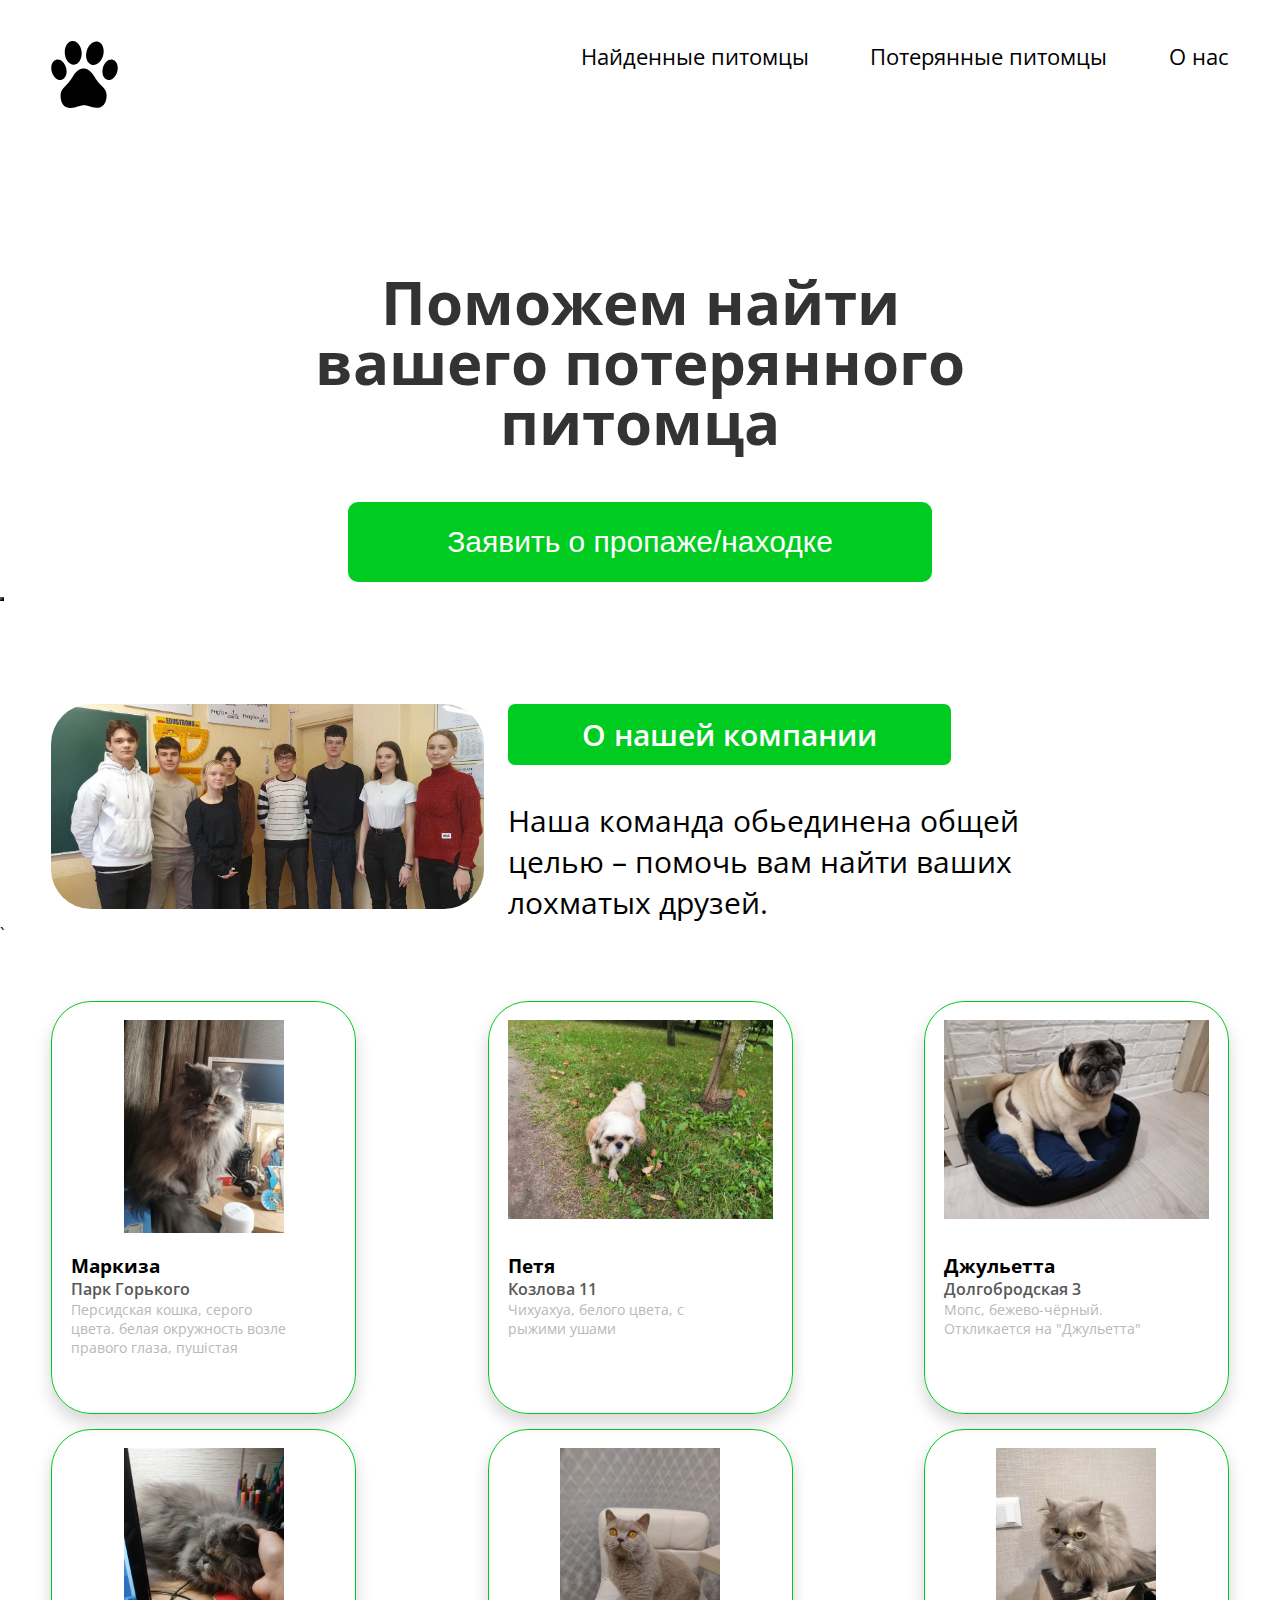
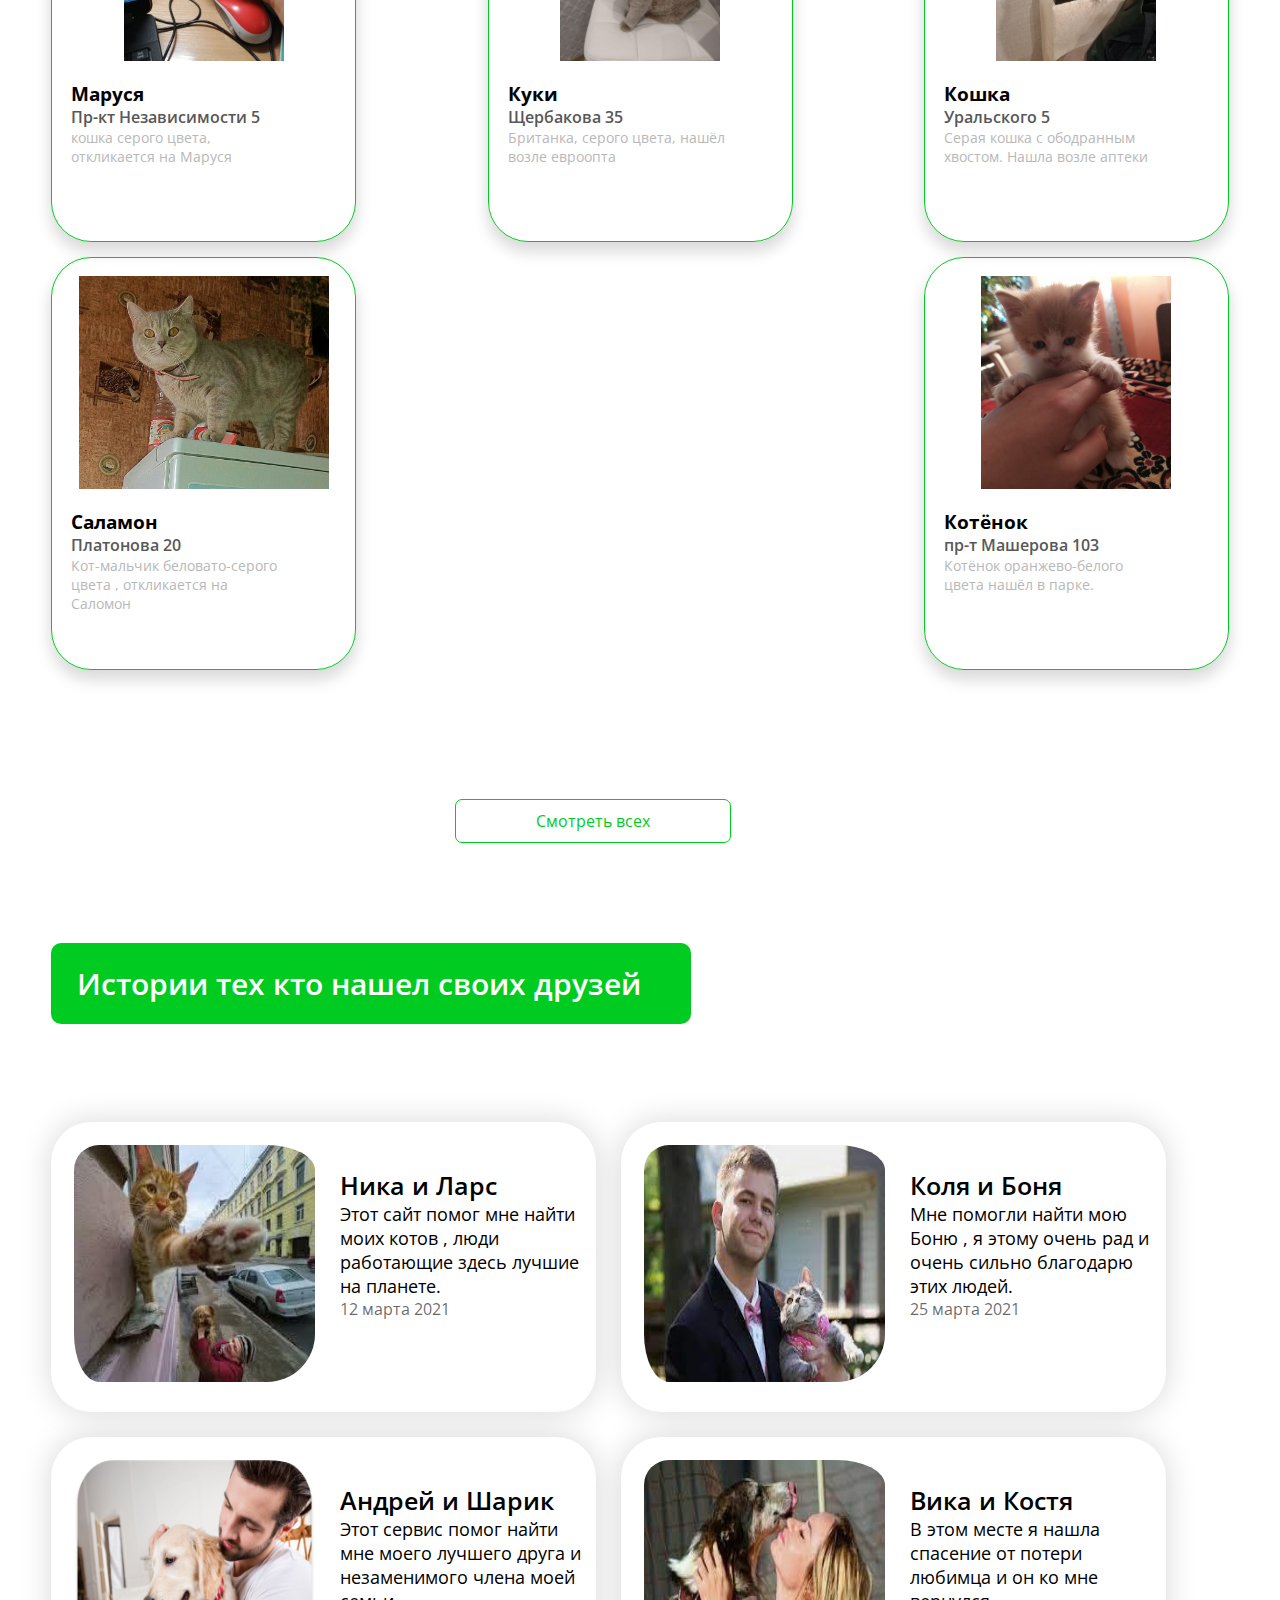
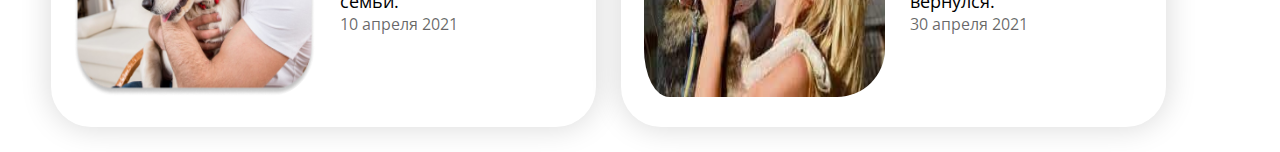
==== index.html @ c99ee052 "new site" ====
<!DOCTYPE html>
<html lang="ru">

<head>
    <meta charset="UTF-8">
    <meta http-equiv="X-UA-Compatible" content="IE=edge">
    <meta name="viewport" content="width=device-width, initial-scale=1.0">
    <title>LovelyPetsLost</title>
    <link href="https://cdn.jsdelivr.net/npm/bootstrap@5.0.0-beta3/dist/css/bootstrap.min.css" rel="stylesheet"
        integrity="sha384-eOJMYsd53ii+scO/bJGFsiCZc+5NDVN2yr8+0RDqr0Ql0h+rP48ckxlpbzKgwra6" crossorigin="anonymous">
    <link rel="stylesheet" href="style.css">
    <link rel="preconnect" href="https://fonts.gstatic.com">
    <link href="https://fonts.googleapis.com/css2?family=Open+Sans:wght@400;600;700&display=swap" rel="stylesheet">
</head>

<body>


    <div class="container">
        <header>
            <div id="flex-wrapper">
                <a href="#">
                    <div class="logo"><img src="images/logo.svg" alt="logo"> </div>
                </a>
                <nav id="main-nav">
                    <ul id="main-ul">
                        <li> <a href="found-pet.html">Найденные питомцы</a> </li>
                        <li> <a href="catalog.html">Потерянные питомцы</a> </li>
                        <li> <a href="aboutus.html">О нас</a> </li>
                        
                    </ul>
                </nav>
            </div>
        </header>
    </div>
    <div class="status-block">
        <div class="container">
            <div class="status-text">
                <h1>Поможем найти вашего потерянного питомца</h1>
                <button type="button" class="i-lost-pet btn" onclick="window.location.href = 'https://t.me/lovely_PetsLost'" >Заявить о пропаже/находке</button>
            </div>
        </div>
    </div>
    <!-- Button trigger modal -->

    <!-- <div class="modal fade" id="exampleModal" tabindex="-1" aria-labelledby="exampleModalLabel" aria-hidden="true">
        <div class="modal-dialog">
            <div class="modal-content">
                <div class="modal-header">
                    <button type="button" class="btn-close" data-bs-dismiss="modal" aria-label="Close"></button>
                </div>
                <div class="modal-body">
                    <div id="request">
                        <div class="animal-img">
                            <img src="images/animal-request.png" alt="">
                            <p>Добавьте фото пропавшего</p>
                        </div>
                        <div class="filing-request">
                            <div class="animal-name">
                                <input type placeholder="Имя пропавшего">
                            </div>
                            <div class="animal-place">
                                <input type placeholder="Где видели последний раз?">
                            </div>
                            <div class="animal-discription">
                                <input type placeholder="Опишите как выглядит">
                            </div>
                            <div class="animal-reward">
                                <input type placeholder="Вознаграждение">
                            </div>
                            <div class="animal-number">
                                <input type placeholder="Ваш телефон">
                            </div>
                        </div>
                    </div>

                </div>
                <div class="modal-footer">
                    <button type="button" class="btn btn-primarys">Отправить</button>
                </div>
            </div>
        </div>
    </div> -->
    <!-- Modal -->
    <div class="modal fade" id="exampleButFind" tabindex="-1" aria-labelledby="exampleModalLabel" aria-hidden="true">
        <div class="modal-dialog">
            <div class="modal-content">
                <div class="modal-header">
                    <button type="button" class="btn-close" data-bs-dismiss="modal" aria-label="Close"></button>

                </div>


            </div>
        </div>
    </div>


    <div class="container">
        <div id="company">
           
            <div id="company-info">
                <div class="company-img">
                    <img src="images/we.jpg" alt="">
                </div>
                <div class="company-about">
                     <h2>О нашей компании</h2>
                    <p>Наша команда обьединена общей целью – помочь вам найти ваших лохматых друзей. </p>
                </div>
            </div>
        </div>
    </div>
`   
    <div class="container">
        <div id="flex-wrapper">
            <div id="lost-pet-blocks">
                
                <div id="img-pet">
                    <img src="images/markiza1.jfif" alt="img pet">
                </div>
                <div id="text-pet">
                    <h3>Маркиза</h3>
                    <p id="place-pet">Парк Горького</p>
                    <p id="color-pet">Персидская кошка, серого цвета. белая окружность возле правого глаза, пушістая</p>
                   
                </div>
            </div>
            <div id="lost-pet-blocks">
                <div id="img-pet">
                    <img src="images/litledog.jfif" alt="img pet">
                </div>
                <div id="text-pet">
                    <h3>Петя</h3>
                    <p id="place-pet">Козлова 11</p>
                    <p id="color-pet">Чихуахуа, белого цвета, c рыжими ушами</p>
                   
                </div>
            </div>
            <div id="lost-pet-blocks">
                <div id="img-pet">
                    <img src="images/mops.jfif" alt="img pet">
                </div>
                <div id="text-pet">
                    <h3>Джульетта</h3>
                    <p id="place-pet">Долгобродская 3</p>
                    <p id="color-pet">Мопс, бежево-чёрный. Откликается на "Джульетта"</p>
                    
                </div>
            </div>
            <div id="lost-pet-blocks">
                <div id="img-pet">
                    <img src="images/markiza2.jfif" alt="img pet">
                </div>
                <div id="text-pet">
                    <h3>Маруся</h3>
                    <p id="place-pet">Пр-кт Независимости 5</p>
                    <p id="color-pet">кошка серого цвета, откликается на Маруся</p>
                   
                </div>
            </div>
            <div id="lost-pet-blocks">
                <div id="img-pet">
                    <img src="images/ourcat1.jfif" alt="img pet">
                </div>
                <div id="text-pet">
                    <h3>Куки</h3>
                    <p id="place-pet">Щербакова 35</p>
                    <p id="color-pet">Британка, серого цвета, нашёл возле евроопта</p>
                   
                </div>
            </div>
            <div id="lost-pet-blocks">
                <div id="img-pet">
                    <img src="images/markiza3.jfif" alt="img pet">
                </div>
                <div id="text-pet">
                    <h3>Кошка</h3>
                    <p id="place-pet">Уральского 5</p>
                    <p id="color-pet">Серая кошка с ободранным хвостом. Нашла возле аптеки</p>
                   
                </div>
            </div>
            <div id="lost-pet-blocks">
                <div id="img-pet">
                    <img src="images/ourcat3.jfif" alt="img pet">
                </div>
                <div id="text-pet">
                    <h3>Саламон</h3>
                    <p id="place-pet">Платонова 20</p>
                    <p id="color-pet">Кот-мальчик беловато-серого цвета , откликается на Саломон</p>
                   
                </div>
            </div>
            <div id="lost-pet-blocks">
                <div id="img-pet">
                    <img src="images/litCat.jfif" alt="img pet">
                </div>
                <div id="text-pet">
                    <h3>Котёнок</h3>
                    <p id="place-pet">пр-т Машерова 103</p>
                    <p id="color-pet">Котёнок оранжево-белого цвета нашёл в парке.</p>
                    
                </div>
            </div>
          <!-- <div id="lost-pet-blocks">
                <div id="img-pet">
                    <img src="images/pet.png" alt="img pet">
                </div>
                <div id="text-pet">
                    <h3>Шарик</h3>
                    <p id="place-pet">Парк Горького</p>
                    <p id="color-pet">Лабрадор, светлого цвет с красным шейником</p>
                    <p id="reward-pet">Награда: Договорная</p>
                </div>
            </div>
            <div id="lost-pet-blocks">
                <div id="img-pet">
                    <img src="images/brown-dog.png" alt="img pet">
                </div>
                <div id="text-pet">
                    <h3>Шарик</h3>
                    <p id="place-pet">Парк Горького</p>
                    <p id="color-pet">Лабрадор, светлого цвет с красным шейником</p>
                    <p id="reward-pet">Награда: Договорная</p>
                </div>
            </div>
            <div id="lost-pet-blocks">
                <div id="img-pet">
                    <img src="images/black-dog.png" alt="img pet">
                </div>
                <div id="text-pet">
                    <h3>Шарик</h3>
                    <p id="place-pet">Парк Горького</p>
                    <p id="color-pet">Лабрадор, светлого цвет с красным шейником</p>
                    <p id="reward-pet">Награда: Договорная</p>
                </div>
            </div>
            <div id="lost-pet-blocks">
                <div id="img-pet">
                    <img src="images/pet.png" alt="img pet">
                </div>
                <div id="text-pet">
                    <h3>Шарик</h3>
                    <p id="place-pet">Парк Горького</p>
                    <p id="color-pet">Лабрадор, светлого цвет с красным шейником</p>
                    <p id="reward-pet">Награда: Договорная</p>
                </div>
            </div> -->
        </div>
    </div>


 



    <div id="check-animal">
        <a href="catalog.html">Смотреть всех</a>
    </div>
    </div>



    <div class="container">
        <h1 class="history-pets">Истории тех кто нашел своих друзей</h1>
        <div class="description">
            <div class="full">
                <div class="image-pets-history">

                    <img class="man-and-dog" src="images/cat.jpg" alt="">
                </div>
                <div class="info-about-pets">

                    <h2 class="name-pets-and-people">Ника и Ларс</h2>
                    <p class="description-about-pets-and-people">

                        Этот сайт помог мне найти моих котов , люди работающие здесь лучшие на планете.
                    </p>
                    <p class="data-grey">

                        12 марта 2021
                    </p>
                </div>
            </div>
            <div class="full">
                <div class="image-pets-history">

                    <img class="man-and-dog" src="images/catman.jpg" alt="">
                </div>
                <div class="info-about-pets">

                    <h2 class="name-pets-and-people">Коля и Боня</h2>
                    <p class="description-about-pets-and-people">

                        Мне помогли найти мою Боню , я этому очень рад и очень сильно благодарю этих людей.
                    </p>
                    <p class="data-grey">
                        25 марта 2021
                    </p>
                </div>
            </div>
            <div class="full">
                <div class="image-pets-history">
                    <img class="man-and-dog" src="images/men-dog.png" alt="">
                </div>
                <div class="info-about-pets">
                    <h2 class="name-pets-and-people">Андрей и Шарик</h2>
                    <p class="description-about-pets-and-people">

                        Этот сервис помог найти мне моего лучшего друга и незаменимого члена моей семьи.
                    </p>
                    <p class="data-grey">

                        10 апреля 2021
                    </p>
                </div>
            </div>
            <div class="full">
                <div class="image-pets-history">

                    <img class="man-and-dog" src="images/woman.jpg" alt="">
                </div>
                <div class="info-about-pets">

                    <h2 class="name-pets-and-people">Вика и Костя</h2>
                    <p class="description-about-pets-and-people">

                        В этом месте я нашла спасение от потери любимца и он ко мне вернулся.
                    </p>
                    <p class="data-grey">

                        30 апреля 2021
                    </p>
                </div>
            </div>
        </div>
    </div>
    <!-- <footer>
        <div class="container">
            <div class="nice-footer">
                <div class="telephone">
                    <p>NEED HELP? CALL US </p>
                    <a href="tel:+375 (29) 623-02-23">+375 (29) 623-02-23</a>
                </div>
                <div class="navi">

                    <a href="#">FAQ</a>
                </div>
                <div class="hiring">
                    <a href="#">JOBS</a>
                </div>
            </div>
            <div class="data-name">
                <p>© 2021 AnimalHelpers, Inc.</p>
            </div>

        </div>
    </footer> -->

    











   <script src=""></script>

    <script src="https://cdn.jsdelivr.net/npm/bootstrap@5.0.0-beta3/dist/js/bootstrap.bundle.min.js"
        integrity="sha384-JEW9xMcG8R+pH31jmWH6WWP0WintQrMb4s7ZOdauHnUtxwoG2vI5DkLtS3qm9Ekf"
        crossorigin="anonymous"></script>

</body>

</html>
---- style.css ----
*{
    padding: 0;
    margin: 0;
    box-sizing: border-box;
}

.container{
    max-width: 1293px;
    margin: auto;
}


#company h2{
    width: 443px;
    color: #fff;
    background-color: #00CB20;
    border-radius: 7px;
    font-family: 'Open Sans', sans-serif;
    font-weight: 600;
    font-size: 30px;
    text-align: center;
    padding: 10px 0 10px 0;
    margin-bottom: 35px;
}

 .company-img {
    width: 433px;
    display: inline-block;
    vertical-align: top;
}

#company-info .company-img{
    
    margin-right: 20px;
}

.company-about{
    display: inline-block;
}

#company-info .company-about p{
    font-family: 'Open Sans', sans-serif;
    font-size: 30px;
    font-weight: 400;
    vertical-align: top;
    max-width: 570px;
    margin-bottom: 0;
}



#company{
    margin-top: 100px;
}




#flex-wrapper{
    display: flex;
    justify-content: space-around;
    flex-wrap: wrap;
}

header #flex-wrapper{
    flex-wrap: nowrap;
}

#lost-pet-blocks{
    
    border: #00CB20 1px solid;
    border-radius: 40px;
    box-shadow: 0px 9px 15px 1px rgba(0, 0, 0, 0.15);
    padding: 18px 19px 18px ;
    margin-top: 15px;
}
#lost-pet-blocks p{
    margin-bottom: 0;
}
#place-pet{
    font-size: 24px;
    font-weight: 600;
    font-family: 'Open Sans', sans-serif;
}

#place-pet{
    font-size: 16px;
    color: #585858;
    font-family: 'Open Sans', sans-serif;
}
#color-pet{
    font-size: 14px;
    color: #B8B8B8;
    font-family: 'Open Sans', sans-serif;
}

#reward-pet{
    font-size: 24px;
    color: #00CB20;
    font-family: 'Open Sans', sans-serif;
    margin-bottom: 24px;
}


#img-pet{
    margin-bottom: 20px;
}
#img-block-about{
    max-width: 1000px;
   margin: auto;
   
}
#img-block-about img{
    border-radius:20px;
    margin-top: 20px;
    margin-bottom: 100px;
    display: block;
    margin: auto;
    margin-bottom: 50px;
    max-width: 700px;
}
#check-animal{
    max-width: 370px;
    margin: auto;
}
.company-img img{
    border-radius:40px;
    margin-right: 10px;
}
#about-text{
    max-width: 300px;
    text-align: center;
    font-size: 20px;
    
    /* margin: auto; */
}
.about-container{
    border: 1px solid rgb(119, 141, 114);
    padding: 20px 20px;
    border-radius: 10px;
    background-color: rgb(229, 253, 193);
    margin-bottom: 20px;
}
#h2-about{
    color: #00CB20;
    text-align: center;
    margin-top: 20px;
    margin-bottom: 20px;
    font-size: 45px;
}
.stih{
    max-width: 240px;
    margin-left: 100px;
    margin: auto;
    margin-bottom: 50px;
}
#text-we{
    font-size: 23px;
    text-align: center;
    
}
#h1-about{
    color: #02ac1c;
   
    margin: auto;
    text-align: center;
    font-size: 35px;
    max-width: 950px;
    margin-bottom: 40px;
}


#check-animal a{
    display: inline-block;
    border: 1px solid #00CB20;
    color: #00CB20;
    align-items: center;
    padding: 10px 80px 10px 80px;
    font-family: 'Open Sans', sans-serif;
    font-weight: 400;
    font-size: 16px;
    border-radius: 7px;
    text-decoration: none;
    margin-top: 45px ;
    
}



#request{
    display: flex;
    justify-content: space-between;
    background-color: #fff;
}

#request .filing-request input{
    background-color: #EEEEEE;
    border-radius: 7px;
    border: none;
    color: #474747;
    font-family:  'Open Sans', sans-serif;
    width: 445px;
    padding-left: 17px;
    margin-left: 15px;
}

#request .filing-request .animal-name input{
    height: 55px;
    margin-bottom: 10px;
}

#request .filing-request .animal-place input{
    height: 55px;
    margin-bottom: 10px;
}

#request .filing-request .animal-discription input{
    height: 225px;
    margin-bottom: 10px;
    padding-bottom: 180px;
}

#request .filing-request .animal-reward input{
    height: 55px;
    margin-bottom: 10px;
}

#request .filing-request .animal-number input{
    height: 55px;
}

#request .animal-img img{
    width: 455px;
    margin-left: 68px;
}

#request .animal-img p{
    color: #626262;
    font-family:  'Open Sans', sans-serif;
    font-weight: 600;
    text-align: center;
    font-size: 27px;
    margin-top: 10px;
}

#request .request-send{
    position: relative;
}

#request .request-send button{
    background-color: #00CB20;
    color: #FFFFFF;
    width: 445px;
    height: 55px;
    position: absolute;
    bottom: -25px;
    right: 0px;
    border: none;
    border-radius: 10px;
}

#request .animal-img{
    width: 50%;
}

#request .filing-request{
    width: 50%;
}

.btn-primarys{
    background-color: #00CB20;
    color: #FFFFFF;
    width: 445px;
    height: 55px;
    border: none;
    border-radius: 10px;
    margin-right: 125px;
}

.modal-dialog{
    max-width: 1200px;
}

.btn-close{
    background: transparent url(images/button-close.png);
    background-size: contain;
}



img {
    max-width: 100%;
    max-height:100%;
}

body {
    font-family: 'Open Sans', sans-serif;
}

#flex-wrapper {
    display: flex;
    justify-content: space-between;
}

#main-nav ul {
    display: flex;
    justify-content: space-between;
    width: 648px;
    list-style: none;
    align-items: center;
}

#main-nav ul button {
    background: none;
    cursor: pointer;
    border: #00CB20 1px solid;
}

#main-nav ul button:focus {
    border: none;
    outline: none;
    border: 1px rgb(92, 167, 17) solid;
    outline: rgb(86, 160, 13) 2px;
    color: rgb(81, 148, 15);
}

#main-nav ul button {
    color: #00CB20;
    padding: 18px 110px;
    font-size: 20px;
    font-weight: 300;
    border-radius: 10px;
}

#main-ul li a {
    font-size: 22px;
    text-decoration: none;
    color: black;
}

#flex-wrapper {
    padding-top: 41px;
    margin-bottom: 84px;
}

.logo {
    
    height: 67px;
}

.status-text h1 {
    max-width: 706px;
    font-size: 60px;
    font-weight: 700;
    color: rgba(0, 0, 0, 0.8);
    margin: 0;
    padding: 0;
    line-height: 100%;
    margin-bottom: 35px;
}

.i-lost-pet {
    background: none;
    font-size: 30px;
    color: white;
    background-color: #00CB20;
    padding: 23px 99px;
    cursor: pointer;
    border: none;
    border-radius: 10px;
    display: inline-block;
}
.status-text button:focus {
    border: none;
    outline: none;
}

.status-block {
    background-image: url(images/people-dog.svg);
    background-position: right;
    background-repeat: no-repeat;
    height: 653px;
}

.status-text {
    padding-top: 80px;
}

#lost-pet-blocks {
    width: 305px;
    height: 413px;
    border: #00CB20 1px solid;
    border-radius: 40px;
    box-shadow: 0px 9px 15px 1px rgba(0, 0, 0, 0.15);
    padding: 18px 19px 18px;
}

#place-pet {
    font-size: 24px;
    font-weight: 600;
}

#place-pet {
    font-size: 16px;
    color: #585858;
}

#color-pet {
    font-size: 14px;
    color: #B8B8B8;
}

#reward-pet {
    font-size: 24px;
    color: #00CB20;
    position: relative;
    bottom: 2px;
    
}
#text-pet{
    position: absolute;
}


.block-button {
    color: #404040;
    display: flex;
    flex-wrap: nowrap;
}

.litle-grey-text {
    color: #585858;
    margin-bottom: 15px;
}

.green-h2 {
    color: #00CB20;
    font-size: 24px;
    margin-bottom: 15px;
}

.green-h2 span {
    color: #000;
}

.labrador-size {
    font-size: 24px;
    max-width: 300px;
    margin-bottom: 10px;
}

.sharik-size {
    font-size: 36px;
    margin-bottom: 5px;
}

.image-for-block {
    width: 329px;
    height: 380px;
}

.i-see-your-dog {
    padding: 13px 80px;
    background-color: #00CB20;
    border-radius: 15px;
    border: none;
    color: #fff;
    font-size: 22px;
    max-height: 350px;
}

.gog {
    margin-bottom: 22px;
}

.block-button {
    display: flex;
    justify-content: space-around;
}


.labrador-size {
    max-width: 300px;
    font-size: 20px;
}

.image-for-block {
    width: 370px;
    height: 400px;
    border-radius: 40px;
}



.nice-footer {
    padding-top: 70px;
    color: #fff;
    display: flex;
    justify-content: space-between;
    font-size: 14px;
    font-weight: 400;
}
.hiring a{
    font-weight: 400;
    text-decoration: none;
    color: #fff;
}

.data-name {
    margin-top: 100px;
    color: #fff;
    text-align: left;
    font-size: 14px;
}

.navi a {
    font-weight: 400;
    text-decoration: none;
    color: #fff;
}

.telephone {
    display: inline-block;
    
}

#color-pet{
    max-width: 220px;
}

.telephone a {
    text-decoration: none;
    color: #fff;
    
}
.telephone p{
    margin-bottom: 0;
}

.history-pets {
    margin-top: 100px;
    background-color: #00CB20;
    font-weight: 600;
    color: #fff;
    max-width: 640px;
    padding-bottom: 20px;
    border-radius: 10px;
    margin-bottom: 98px;
    font-size: 30px;
    padding-top: 20px;
    padding-left: 26px;
}



.description {
    display: flex;
    flex-wrap: wrap;
}

.man-and-dog {
    padding-top: 23px;
    padding-left: 23px;
    width: 264px;
    height: 260px;
    border-radius: 48px;
}

.name-pets-and-people {
    
    font-size: 25px;
    font-weight: 600;
}

.description-about-pets-and-people {
    
    
    font-size: 18px;
    font-weight: 400;
}

.image-pets-history {
    margin-right: 25px;
    margin-bottom: 25px;
}

.data-grey {
   
    color: rgba(0, 0, 0, 0.6);
    font-size: 16px;
    font-family: 'Open Sans', sans-serif;
    font-weight: 400;
}

.full {
    background-color: #fff;
    box-shadow: 0px 0px 30px 1px rgba(0, 0, 0, 0.15);
    display: flex;
    width: 545px;
    
    margin-right: 25px;
    flex-wrap: wrap;
    margin-bottom: 25px;
    border-radius: 40px;
}

.info-about-pets {
    padding-top: 46px;
    max-width: 254px;
}

.data-grey {
    padding-top: 0px;
}

footer {
    margin-top: 182px;
   
    width: 100%;
    height: 270px;
    background-color: #09AB23;
}

#img-pet{
   height: 213px;

   text-align: center;
}
#reward-pet{
    margin-top: 2px;
}

@media(max-width:1380px) {
    .container {
        max-width: 92%;
    }
}







@media(max-width:1317px) {
    .status-block {
        background-image: none;
        height: 100%;

    }
    
    .status-text{
    text-align: center;
    }
    .status-text h1 {
        margin: auto;
        text-align: center;
    }
    .i-lost-pet {
        margin: auto;
        margin-top: 50px;
    }
}
@media(max-width: 1270px) {
    .nice-footer {
        padding-top: 50px;
        color: #fff;
        display: flex;
        
        font-weight: 400;
    }
    .data-name {
        margin-top: 50px;
        color: #fff;
        text-align: left;
        font-size: 10px;
    }
    
    
    
  
}

@media(max-width: 1040px) {
    .company-img{
        max-width: 300px;
    }
    .company-about p{
        font-size: 20px;
    }
   
    footer {
        margin-top: 70px;
        height: 200px;
    }
    
    .description{
    justify-content: center;
    
    }
}
@media(max-width:1024px){
    
    #request .animal-img img{
        margin-left: 20px;
        width: 380px;
    }
    #request .animal-img p{
        font-size: 23px;
    }
    #request .filing-request input{
        width: 380px;
    }
    .btn-primarys{
        width: 380px;
        margin-right: 35px;
    }
    .modal-dialog{
        max-width: 900px;
    }
  
}
@media(max-width:970px) {
    header #flex-wrapper {
        flex-wrap: wrap;
    }
    #main-nav ul {
        width: 600px;
    }
    #main-nav ul button {
        padding: 15px 100px;
        font-size: 18px;
        margin-right: 20px;
    }
    #main-ul li a {
        font-size: 19px;
    }
}
@media(max-width: 901px) {
    #img-block-about img{
        max-width: 400px;
    }
    .history-pets {
    
   
        padding-bottom: 14px;
  
            
        padding-top: 12px;
        padding-left: 15px;
        
        
        margin-left: auto;
        margin-right: auto;
        margin-bottom: 70px;
        font-size: 30px;
        
    }
    .company-img{
        max-width: 250px;
    }
}
@media(max-width:865px) {
    #main-nav  {
        width: 600px;
    }
    #main-nav ul button {
        padding: 13px 95px;
        font-size: 18px;
    }
    #main-ul li a {
        font-size: 18px;
    }
    .status-text h1 {
        font-size: 54px;
        max-width: 600px;
    }
    .i-lost-pet {
        max-width: 309px;
        padding: 20px 80px;
        font-size: 15px;
    }
}
@media(max-width: 835px) {
   
    footer {
        margin-top: 70px;
        height: 180px;
    }
    .history-pets {
        padding-right: 10px;
       
        
    }
}
@media(max-width:825px) {
   #main-nav{
       width: 600px;
   }
    .logo {
        height: 50px;
    }
    
    
}
@media(max-width:768px){
    
    #company-info{
    text-align: center;
    }
    .status-text{
        padding-top: 0;
    }
    #company h2{
        margin-left: auto;
        margin-right: auto;
        margin-top: 20px;
    }
   
    #request .animal-img img{
        margin-left: 20px;
        width: 270px;
    }
    #request .animal-img p{
        font-size: 18px;
    }
    #request .filing-request input{
        width: 250px;
    }
    .btn-primarys{
        width: 250px;
        margin-right: 200px;
    }
    .modal-dialog{
        max-width: 650px;
    }
    #company-info .company-about p{
        font-size: 25px;
    }
    
}

@media(max-width:662px) {
    #main-nav ul {
        width: 550px;
    }
    .logo {
        width: 120px;
        height: 40px;
    }
    #main-nav ul button {
        padding: 10px 85px;
        font-size: 18px;
    }
    #main-ul li a {
        font-size: 16px;
    }
    .status-text h1 {
        font-size: 47px;
        max-width: 590px;
    }
    .i-lost-pet {
        max-width: 255px;
        padding: 15px 65px;
        font-size: 13px;
    }
    #main-nav {
        margin-top: 20px;
        margin: auto;
    }
    #flex-wrapper {
        margin-bottom: 50px;
    }
    
    .history-pets {
       
       
      
       font-size: 38px;
       padding-left: 30px;
    }
    .image-pets-history{
        margin-right: 15px;
        padding-bottom: 23px;
        
        width: 195px;
        height: 234px;
     
    }
    .full{
        width: 400px;
    }
    .info-about-pets{
        max-width: 180px;
    }

    .name-pets-and-people{
        font-size: 20px;
    }
    .description-about-pets-and-people{
        font-size: 15px;
    }
    .man-and-dog{
        padding-left: 10px;
    }
}

@media(max-width:568px) {
    .status-text h1 {
        font-size: 42px;
        max-width: 490px;
    }
    
    #main-nav ul button {
        padding: 8px 75px;
        font-size: 16px;
    }
    #main-ul li a {
        font-size: 14px;
    }
    #main-nav ul {
        width: 460px;
    }
    header {
        margin-bottom: 40px;
    }
    .logo {
        height: 35px;
    }
    #img-block-about img{
        max-width: 200px;
    }
   
}
@media(max-width:500px) {
    .status-text h1 {
        font-size: 39px;
        max-width: 450px;
    }
    #main-nav ul button {
        padding: 7px 65px;
        font-size: 14px;
        margin-right: 10px;
    }
    #main-ul li a {
        font-size: 12px;
    }
    #main-nav ul {
        width: 400px;
        padding-left: 0;
    }
    .status-text{
        padding-top: 50px;
    }
    #company h2{
        width: 320px;
        font-size: 19px;
    }
    .history-pets {
       
       
      
        font-size: 30px;
        padding-left: 20px;
     }
}
@media(max-width:476px){
    .full{
        width: 300px;
    }
    .info-about-pets{
        max-width: 250px;
        margin: auto;
        padding-top: 20px;
    }

    .name-pets-and-people{
        font-size: 22px;
    }
    .description-about-pets-and-people{
        font-size: 17px;
    }
    .man-and-dog{
        padding-left: 5px;
    }
    .image-pets-history{
        margin-right: 15px;
        padding-bottom: 10px;
        margin: auto;
        width: 260px;
        height: 264px;
     
    }
}

@media(max-width:460px) {
    #company-info .company-about p{
    font-size: 18px;
    }
    .status-text h1 {
        font-size: 35px;
        max-width: 400px;
    }
    #main-nav  {
        width: 385px;
    }
    #main-nav ul button {
        padding: 6px 60px;
        font-size: 12px;
    }
    #main-ul li a {
        font-size: 11px;
    }
    .logo {
        height: 35px;
        margin-bottom: 10px;
    }
    .nice-footer{
        font-size: 11px;
    }
}
@media(max-width:425px) {
    .status-text h1 {
        font-size: 32px;
        max-width: 380px;
    }
    #main-nav  {
        width: 370px;
    }
   
    .history-pets {
       
       
      
        font-size: 23px;
        padding-left: 15px;
     }
   
    
    #request{
        flex-direction: column;
    }
    #request .animal-img img{
        width: 280px;
    }
    #request .animal-img{
        width: 100%;
    }
    #request .animal-img p{
        font-size: 15px;
    }
    #request .filing-request input{
        width: 280px;
    }
    .btn-primarys{
        width: 150px;
        margin-right: 90px;
    }
    .modal-dialog{
        max-width: 350px;
        margin-left: 45px;
    }
      
    
    #company-info .company-img{
        margin-right: 10px;
    }
    
    #company-info .company-img img{
        width: 310px;
    }
   
    #check-animal{
        max-width: 310px;
        margin: auto;
    }
    #check-animal a{
        font-size: 12px;
        padding: 5px 60px 5px 60px;
    }
     #flex-wrapper {
       justify-content: center;
    }
           
}
@media(max-width:400px) {
    main-ul {
        width: 345px;
    }
    #main-nav ul button {
        padding: 6px 45px;
        font-size: 12px;
    }
    .i-lost-pet {
        max-width: 200px;
        padding: 13px 40px;
        font-size: 11px;
        margin-top: 18px;
    }
    .status-text h1 {
        font-size: 29px;
        max-width: 350px;
    }
    #flex-wrapper {
        margin-bottom: 35px;
    }
    
}
@media(max-width:375px) {
    #main-nav ul {
        width: 320px;
    }
    #main-nav ul button {
        font-size: 11px;
    }
    #main-ul li a {
        font-size: 11px;
    }
    .status-text h1 {
        font-size: 24px;
        max-width: 325px;
    }
    .i-lost-pet {
        max-width: 180px;
        padding: 12px 35px;
        font-size: 11px;
        margin-top: 18px;
    }
    #lost-pet-blocks {
        padding: 15px 17px 15px;
    }
    #reward-pet{
        font-size: 18px;
    }
    #request .animal-img img{
        width: 250px;
    }
    #request .animal-img p{
        font-size: 14px;
    }
    #request .filing-request input{
        width: 260px;
    }
    .btn-primarys{
        width: 120px;
        margin-right: 85px;
    }
    .modal-dialog{
        max-width: 320px;
        margin-left: 30px;
    }
   
    #company-info .company-img{
        margin-right: 10px;
    }
    #check-animal a{
       margin-left: 42px;
    }
    #company-info .company-img img{
        width: 220px;
    }
    #company h2{
        width: 230px;
        font-size: 15px;
    }
}


@media(max-width:345px) {
    #main-nav ul  {
        width: 270px;
    }
    #main-nav ul button {
        padding: 5px 50px;
        font-size: 8px;
    }
    #main-ul li a {
        font-size: 8px;
    }
    
    .full{
        width: 250px;
    }
    .info-about-pets{
        max-width: 200px;
        margin: auto;
        padding-top: 15px;
    }

    .name-pets-and-people{
        font-size: 20px;
    }
    .description-about-pets-and-people{
        font-size: 15px;
    }
    .man-and-dog{
        padding-left: 5px;
    }
    .image-pets-history{
        
        padding-bottom: 10px;
        margin: auto;
        width: 240px;
        height: 244px;
     
    }
}
@media(max-width:325px){
    #request .animal-img img{
        width: 220px;
    }
    #request .animal-img p{
        font-size: 13px;
    }
    #request .filing-request input{
        width: 240px;
    }
    .btn-primarys{
        width: 120px;
        margin-right: 72px;
    }
    .modal-dialog{
        max-width: 290px;
        margin-left: 19px;
    }
    #company-info .company-about p{
        font-size: 15px;
    }
    #company-info .company-img{
        margin-right: 5px;
    }
    #check-animal a{
       margin-left: 14px;
    }
    #company-info .company-img img{
        width: 150px;
        margin-top: 20px;
    }
    #company h2{
        width: 210px;
        font-size: 14px;
    }
}
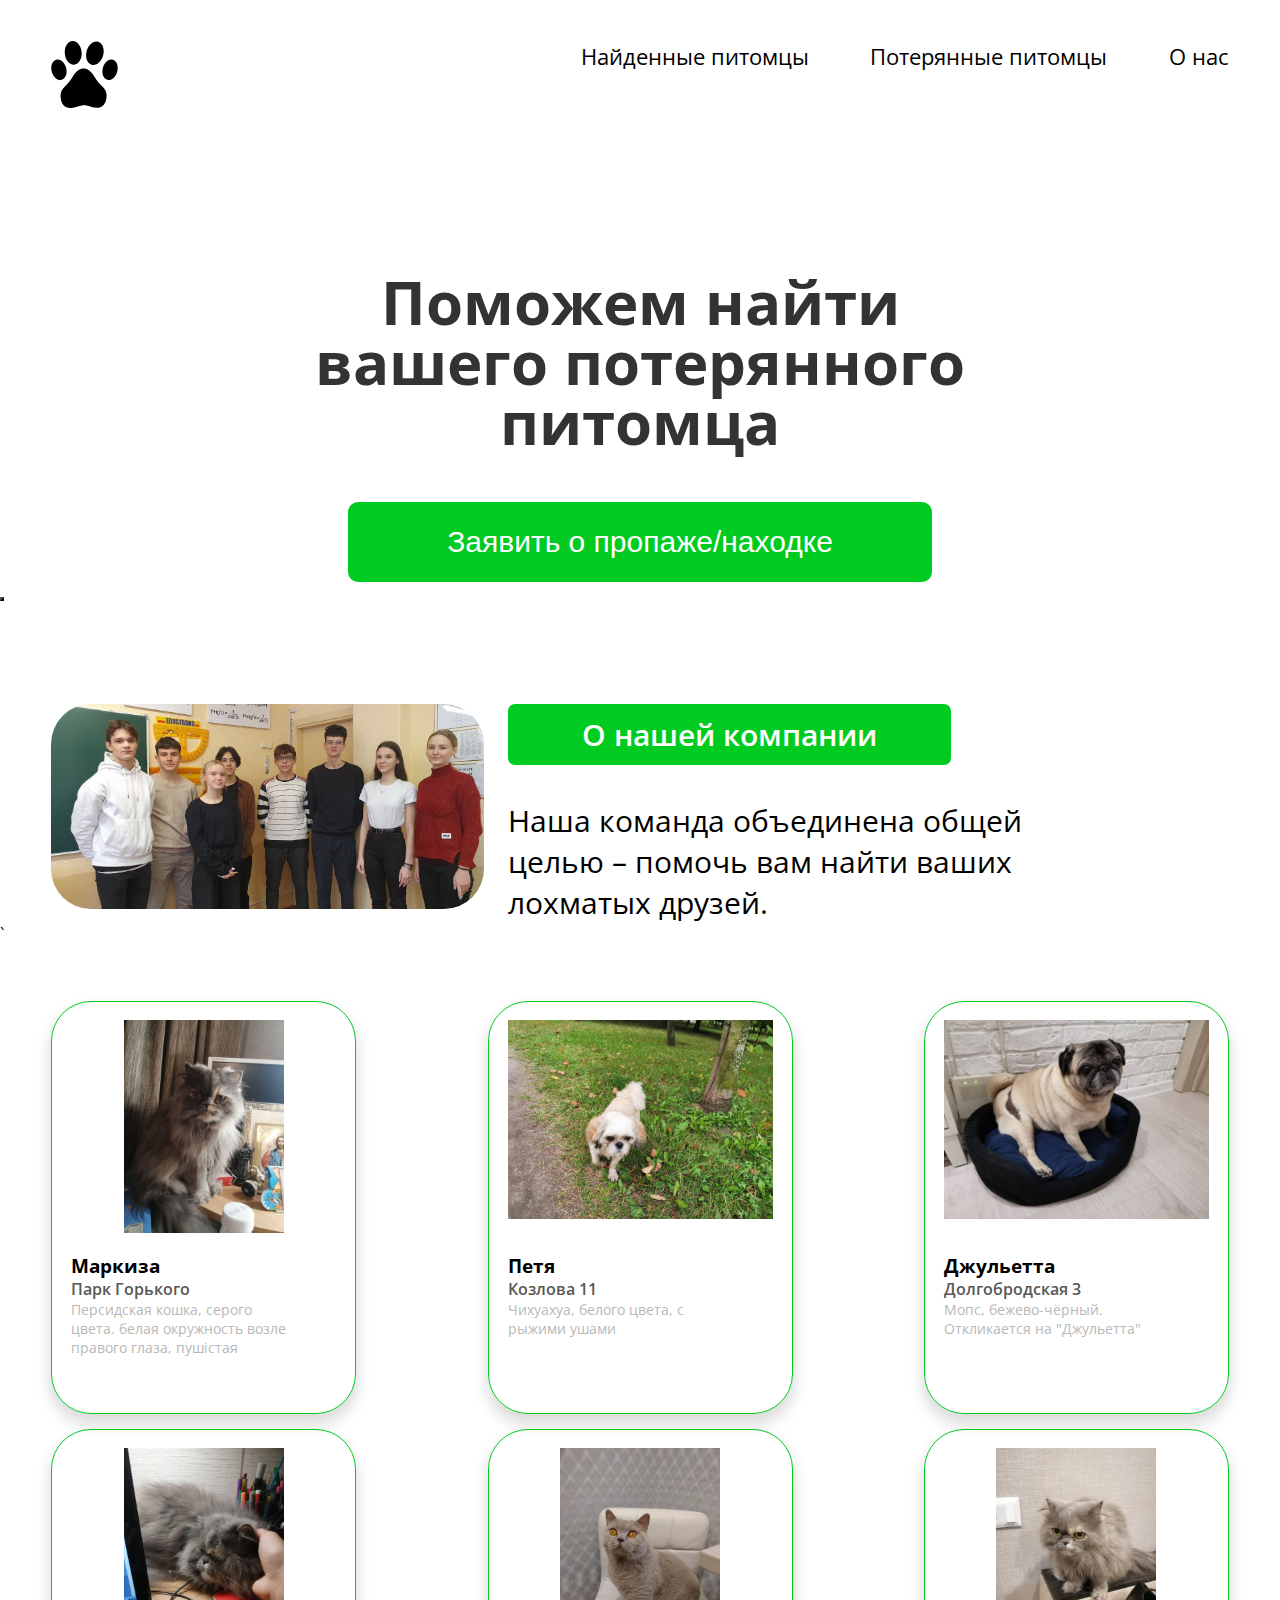
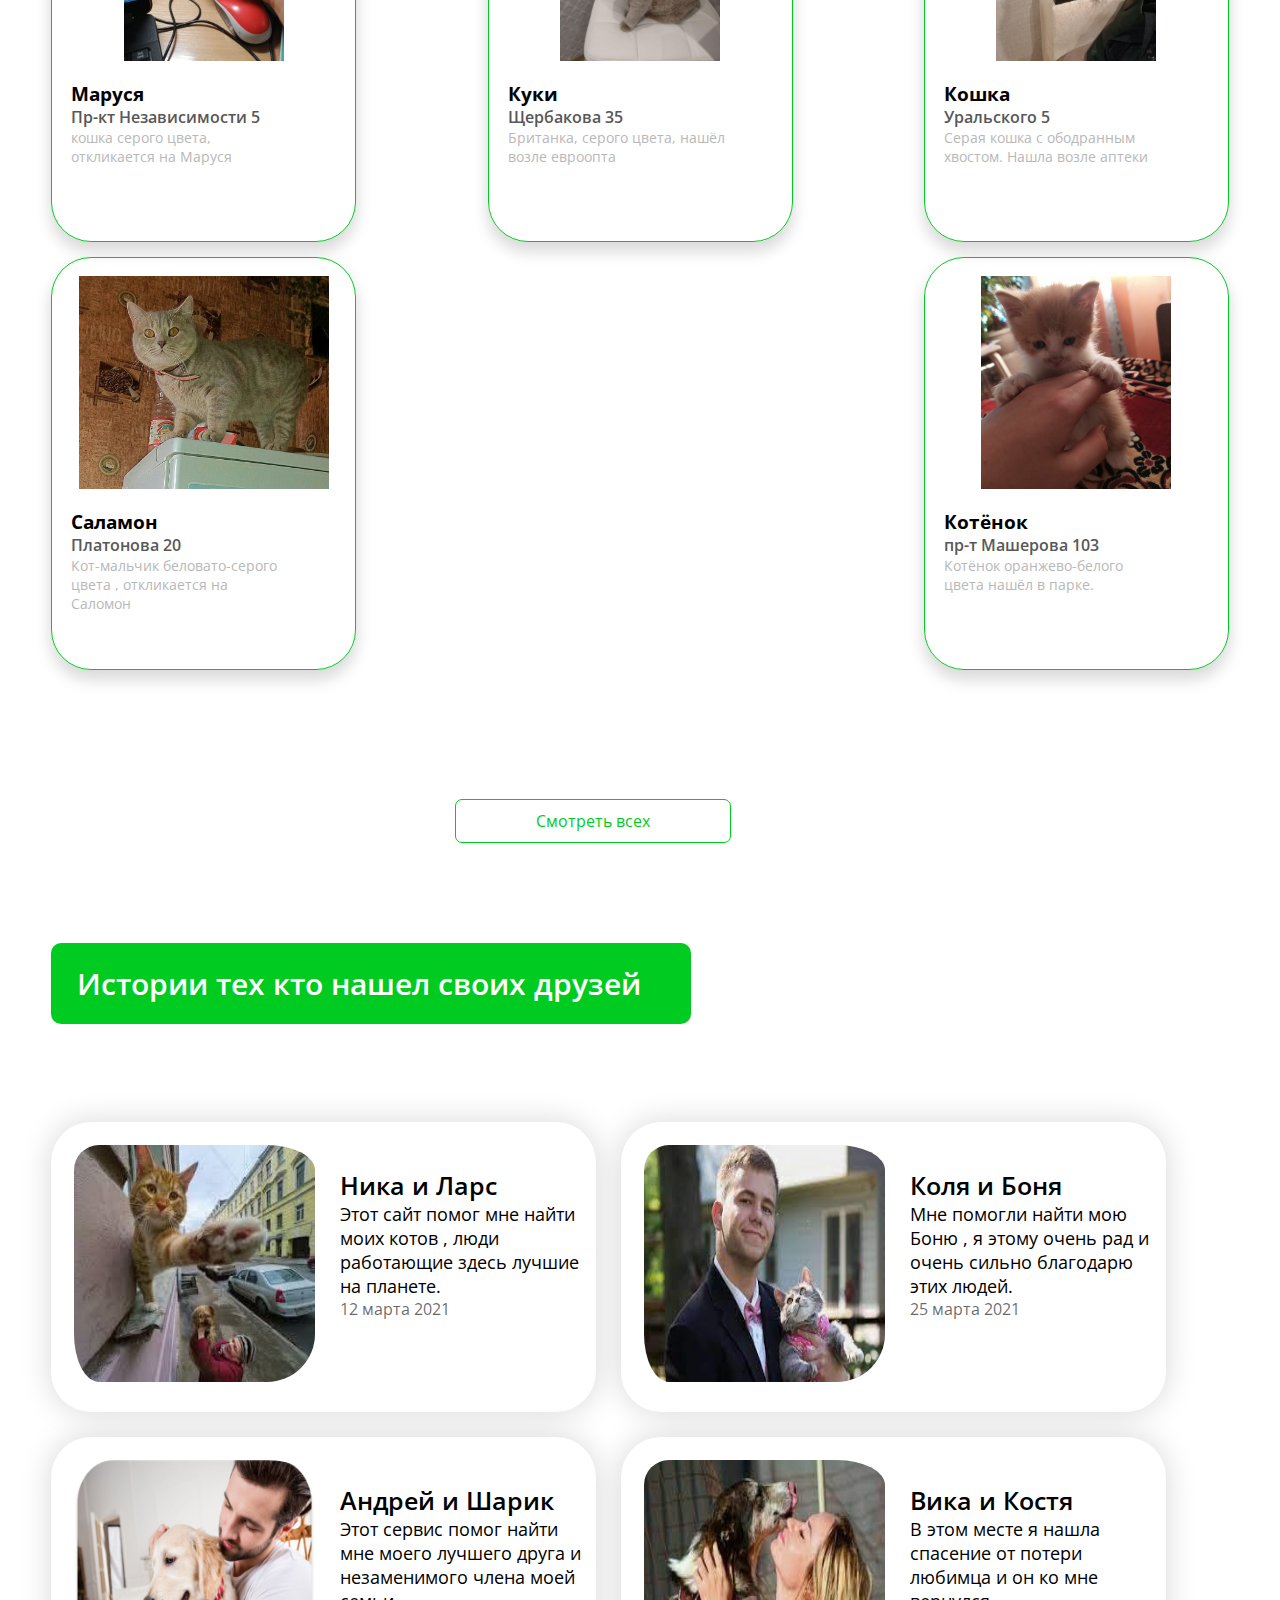
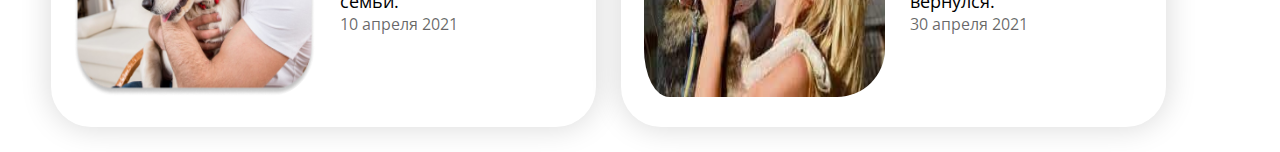
==== commit cd08bae4: "Update index.html" ====
--- a/index.html
+++ b/index.html
@@ -105,7 +105,7 @@
                 </div>
                 <div class="company-about">
                      <h2>О нашей компании</h2>
-                    <p>Наша команда обьединена общей целью – помочь вам найти ваших лохматых друзей. </p>
+                    <p>Наша команда объединена общей целью – помочь вам найти ваших лохматых друзей. </p>
                 </div>
             </div>
         </div>
@@ -377,4 +377,4 @@
 
 </body>
 
-</html>+</html>
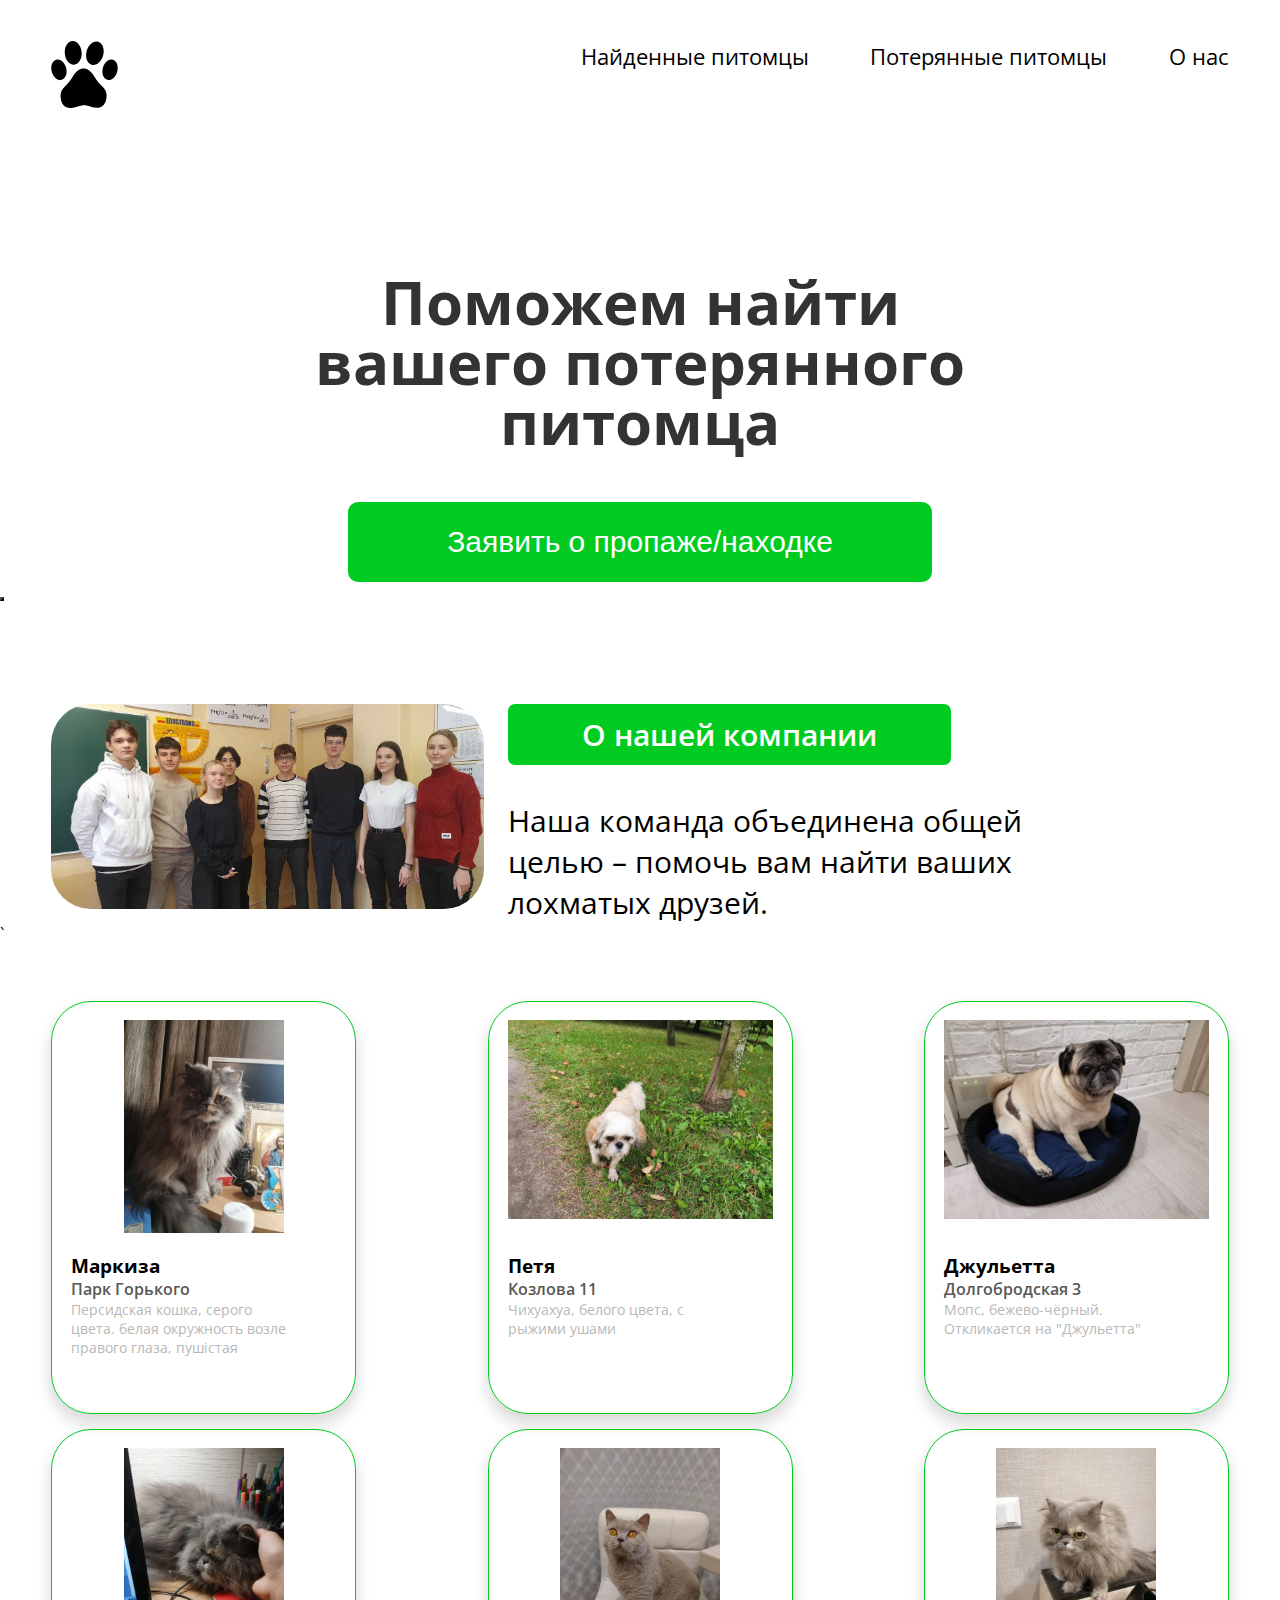
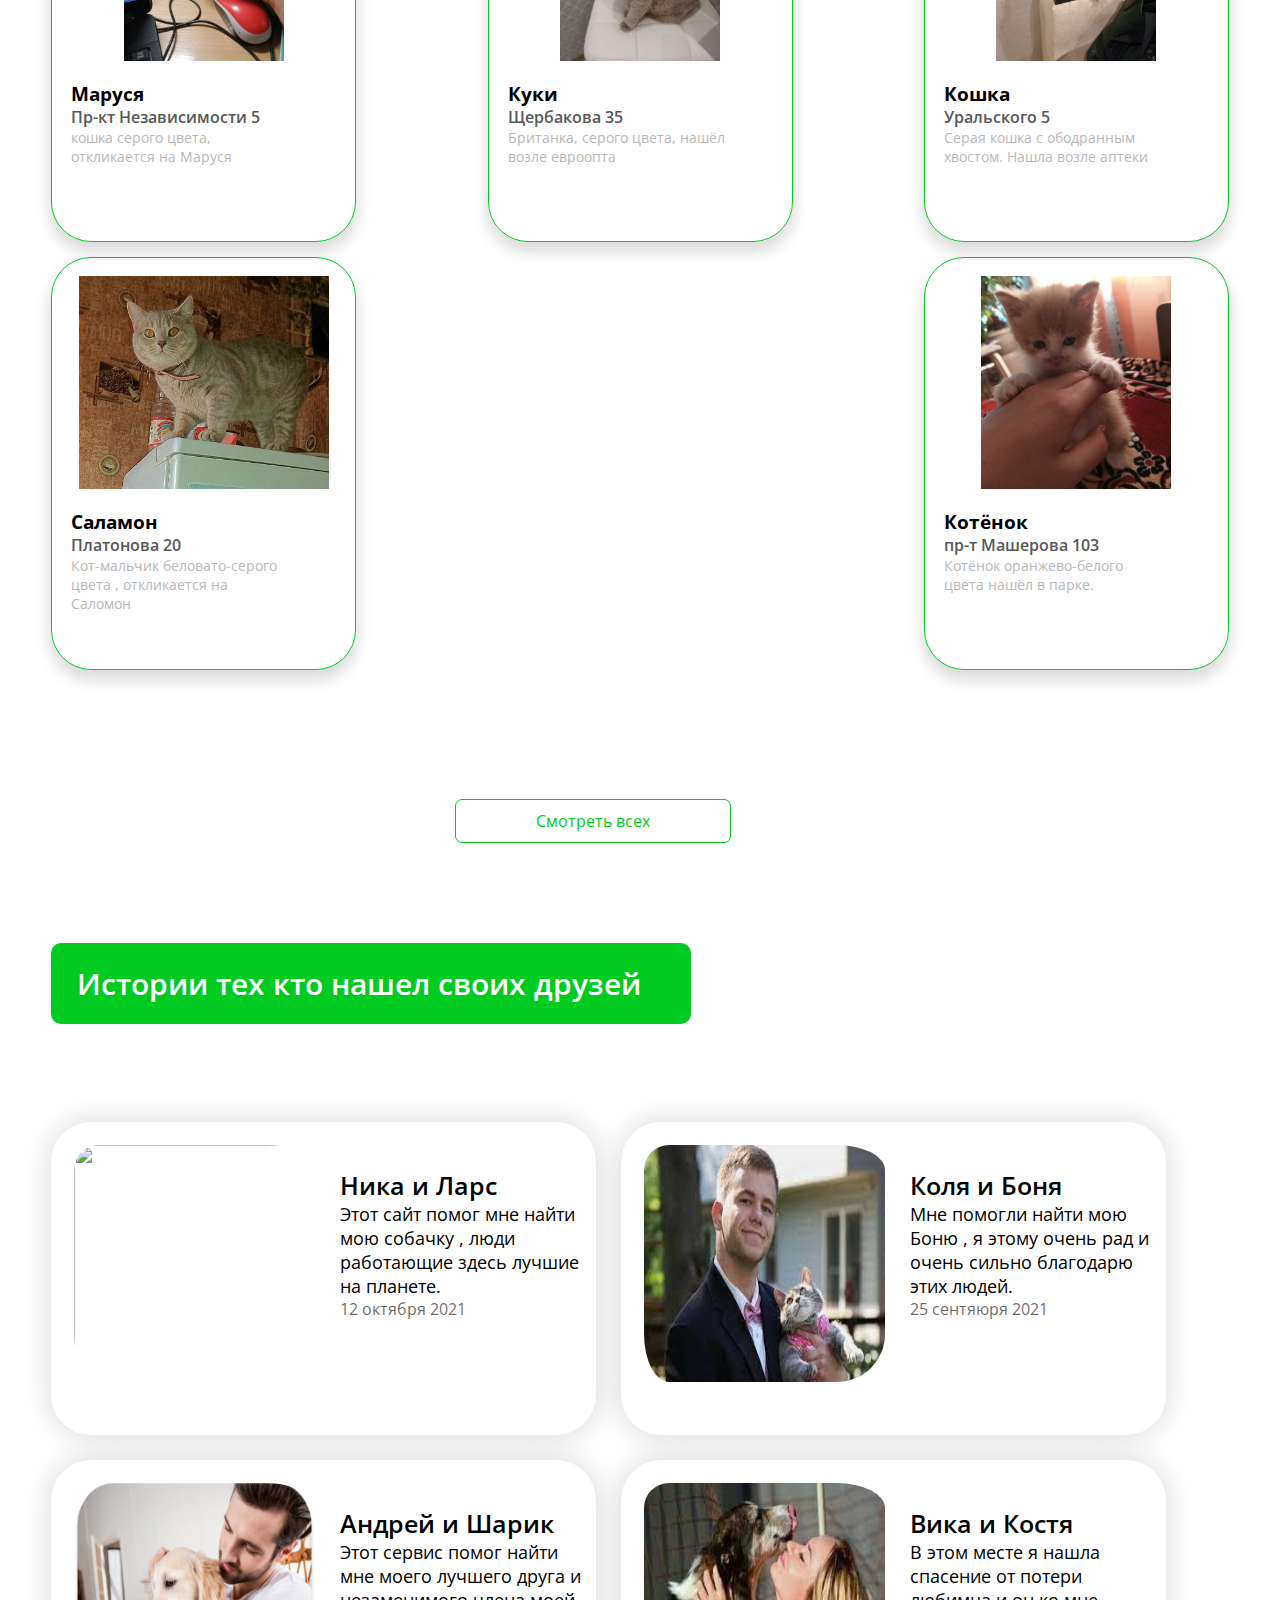
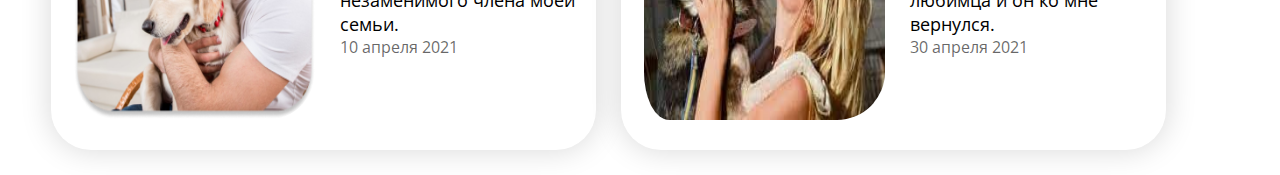
==== commit 23358b8a: "Update index.html" ====
--- a/index.html
+++ b/index.html
@@ -267,18 +267,18 @@
             <div class="full">
                 <div class="image-pets-history">
 
-                    <img class="man-and-dog" src="images/cat.jpg" alt="">
+                    <img class="man-and-dog" src="images/girl-litdog" alt="">
                 </div>
                 <div class="info-about-pets">
 
                     <h2 class="name-pets-and-people">Ника и Ларс</h2>
                     <p class="description-about-pets-and-people">
 
-                        Этот сайт помог мне найти моих котов , люди работающие здесь лучшие на планете.
+                        Этот сайт помог мне найти мою собачку , люди работающие здесь лучшие на планете.
                     </p>
                     <p class="data-grey">
 
-                        12 марта 2021
+                        12 октября 2021
                     </p>
                 </div>
             </div>
@@ -295,7 +295,7 @@
                         Мне помогли найти мою Боню , я этому очень рад и очень сильно благодарю этих людей.
                     </p>
                     <p class="data-grey">
-                        25 марта 2021
+                        25 сентяюря 2021
                     </p>
                 </div>
             </div>
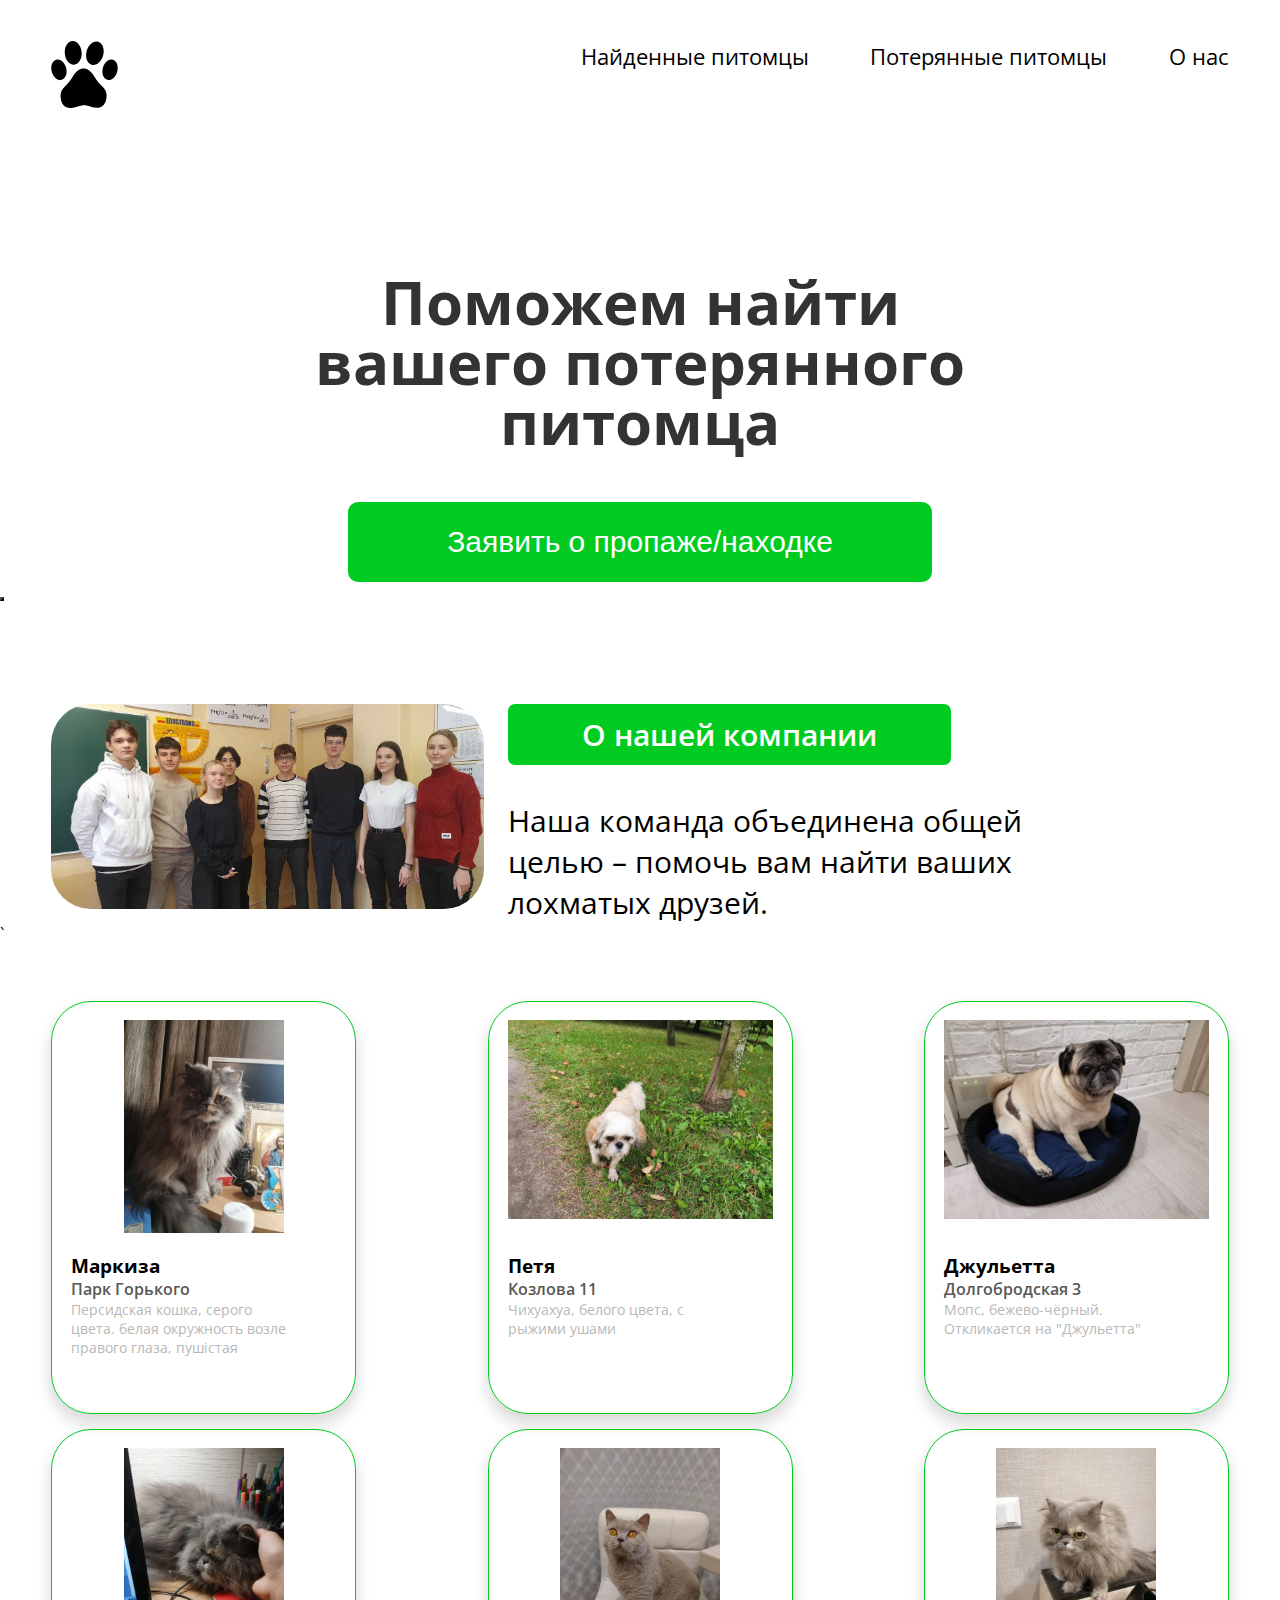
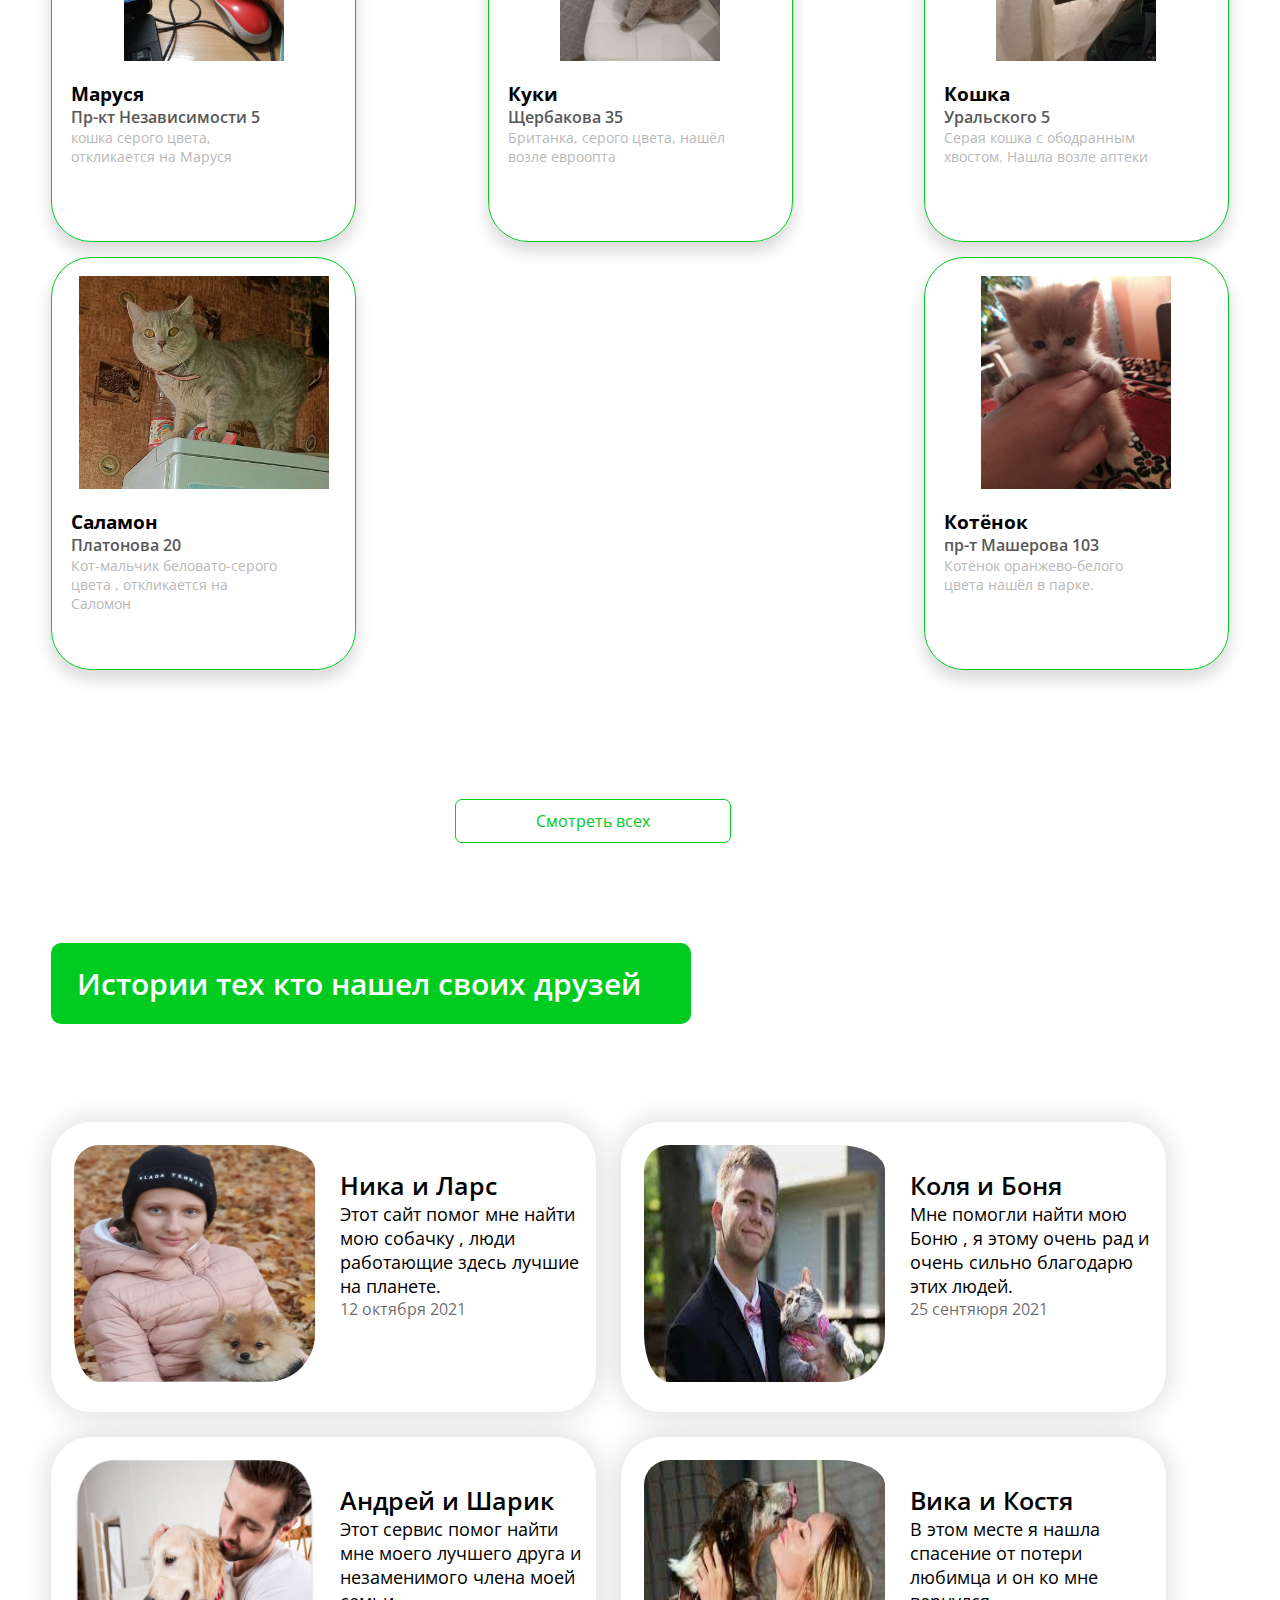
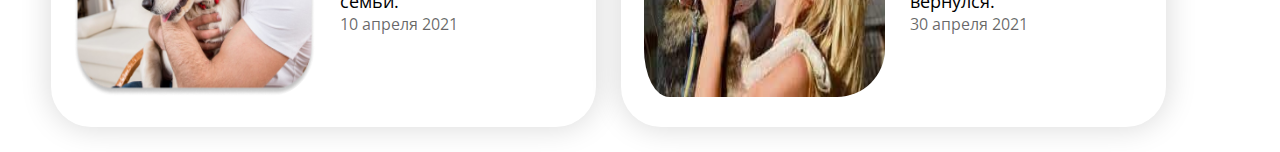
==== commit 6bb77efe: "Update index.html" ====
--- a/index.html
+++ b/index.html
@@ -267,7 +267,7 @@
             <div class="full">
                 <div class="image-pets-history">
 
-                    <img class="man-and-dog" src="images/girl-litdog" alt="">
+                    <img class="man-and-dog" src="images/girl-litdog.jpg" alt="girl">
                 </div>
                 <div class="info-about-pets">
 
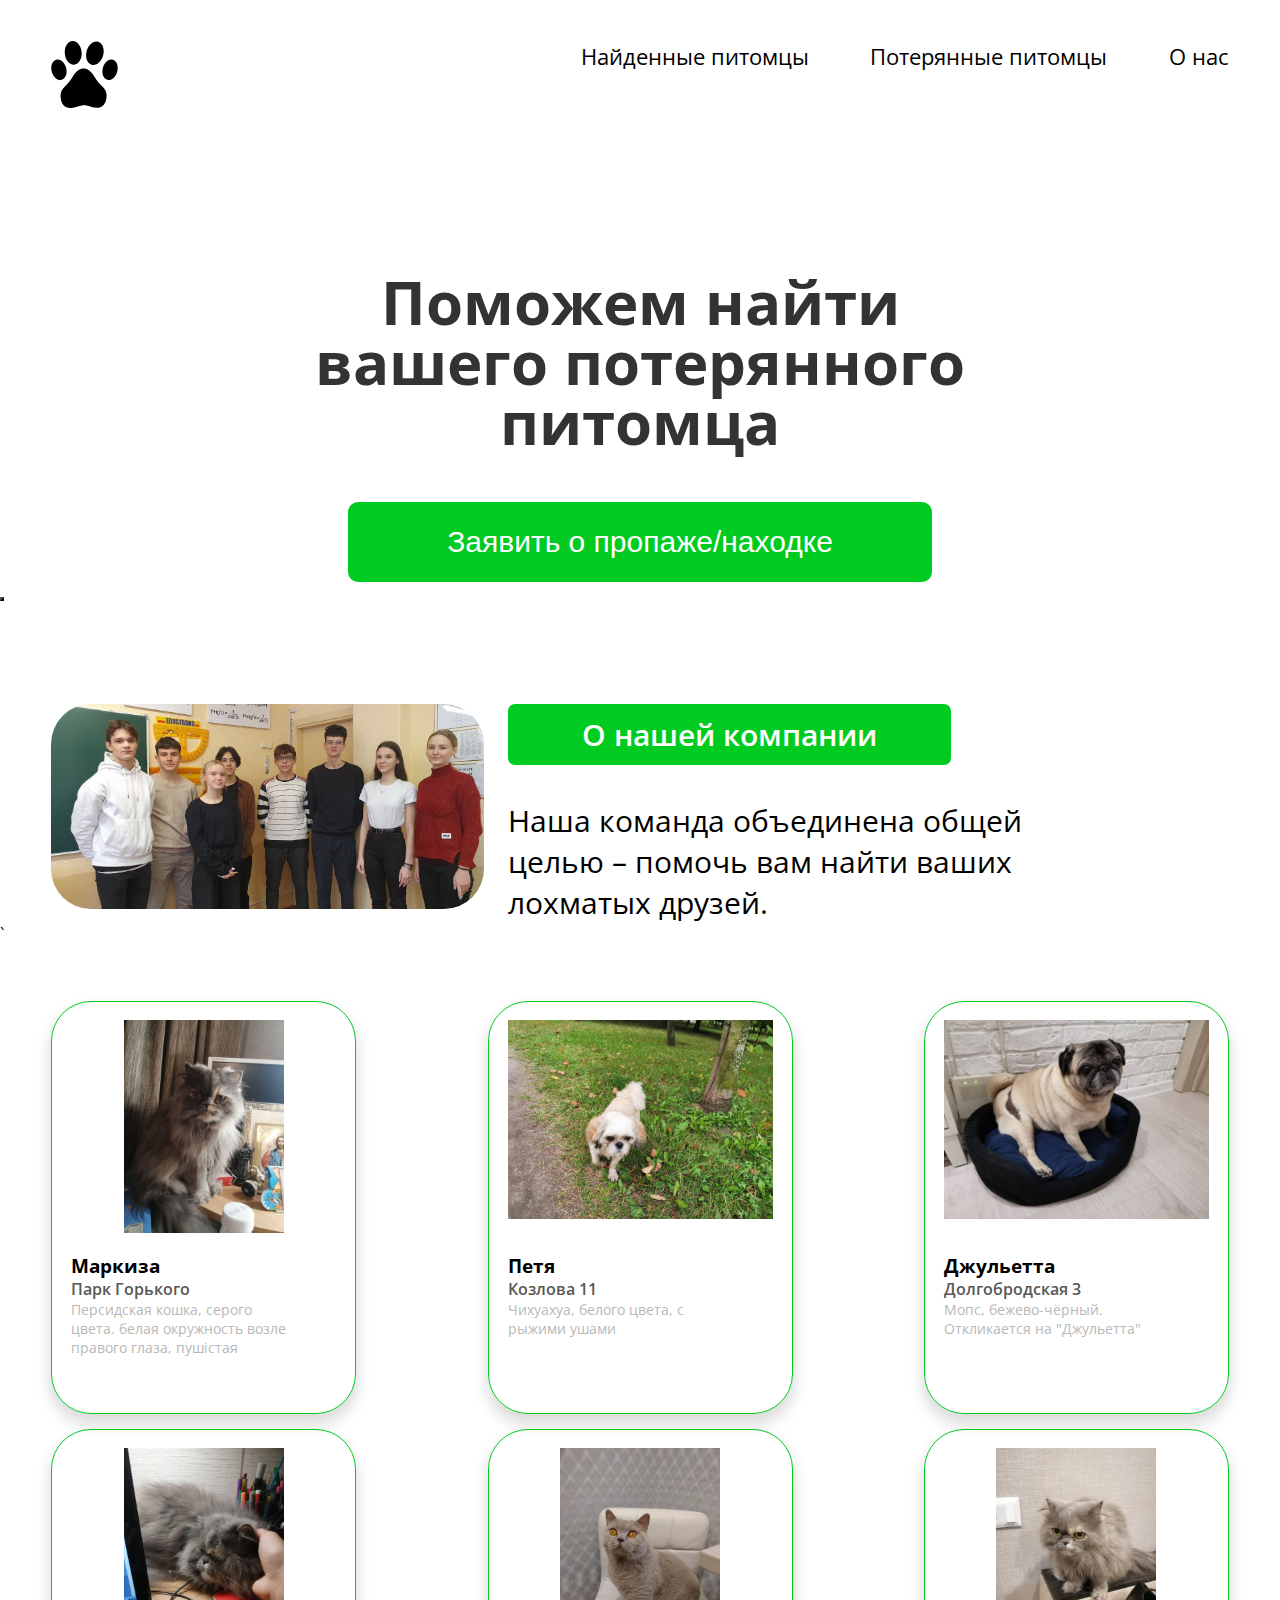
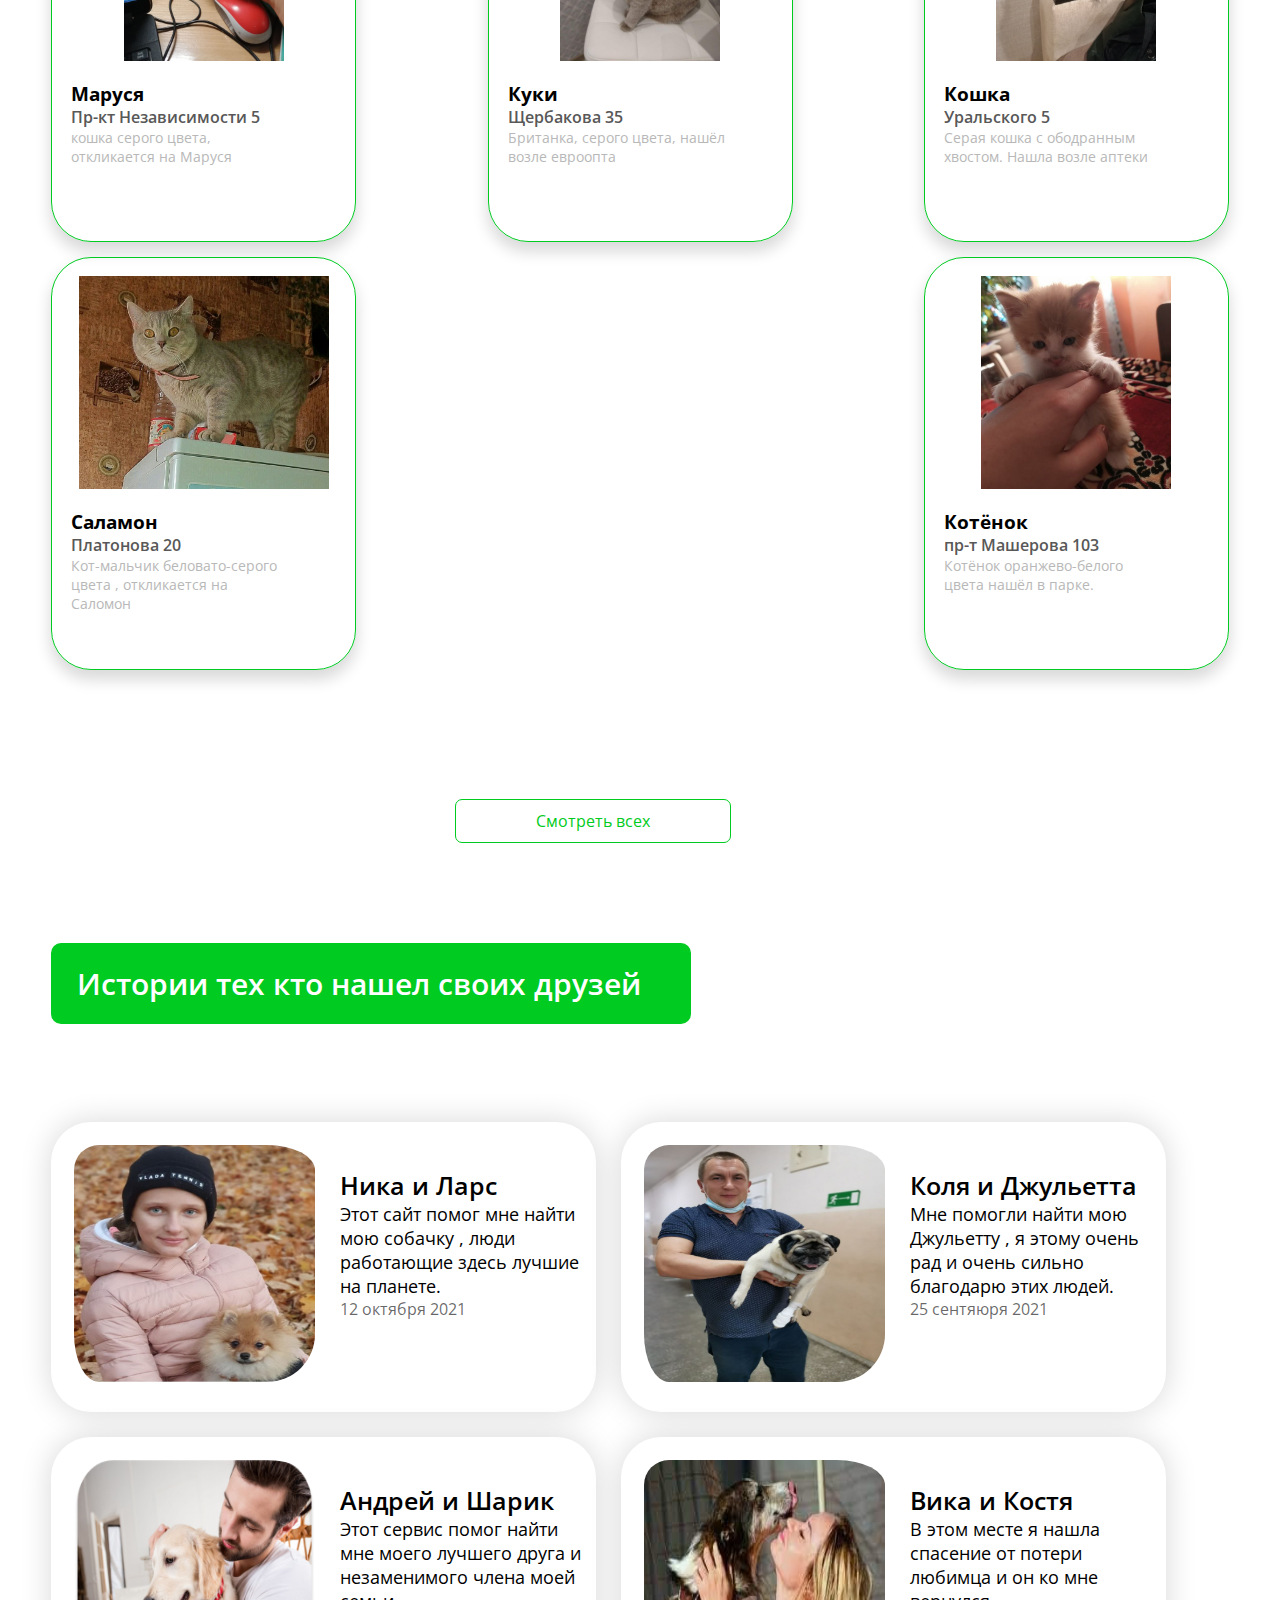
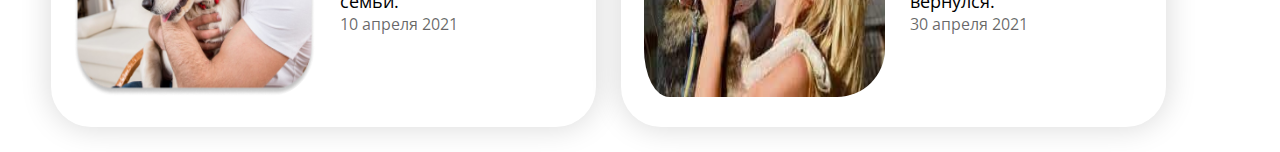
==== commit 0d742f5e: "Update index.html" ====
--- a/index.html
+++ b/index.html
@@ -285,14 +285,14 @@
             <div class="full">
                 <div class="image-pets-history">
 
-                    <img class="man-and-dog" src="images/catman.jpg" alt="">
+                    <img class="man-and-dog" src="images/bul-men.jpg" alt="">
                 </div>
                 <div class="info-about-pets">
 
-                    <h2 class="name-pets-and-people">Коля и Боня</h2>
+                    <h2 class="name-pets-and-people">Коля и Джульетта</h2>
                     <p class="description-about-pets-and-people">
 
-                        Мне помогли найти мою Боню , я этому очень рад и очень сильно благодарю этих людей.
+                        Мне помогли найти мою Джульетту , я этому очень рад и очень сильно благодарю этих людей.
                     </p>
                     <p class="data-grey">
                         25 сентяюря 2021
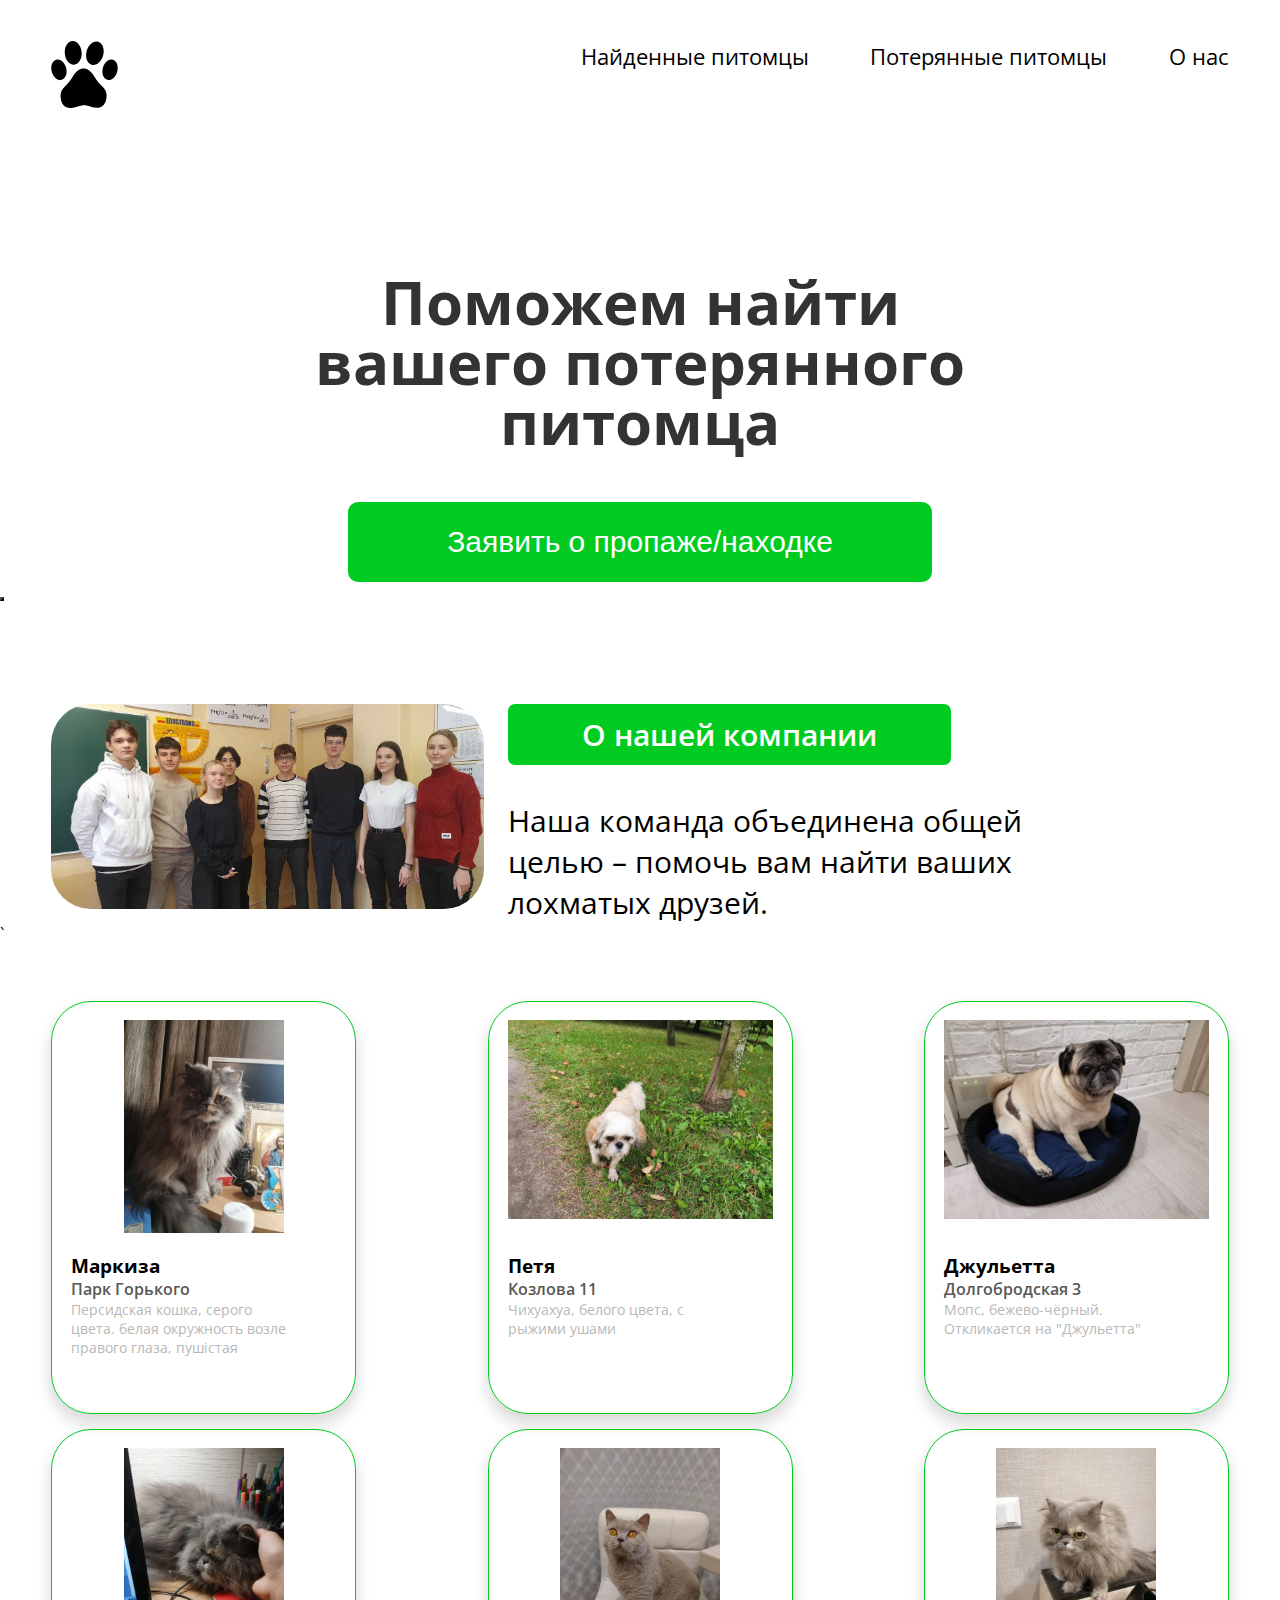
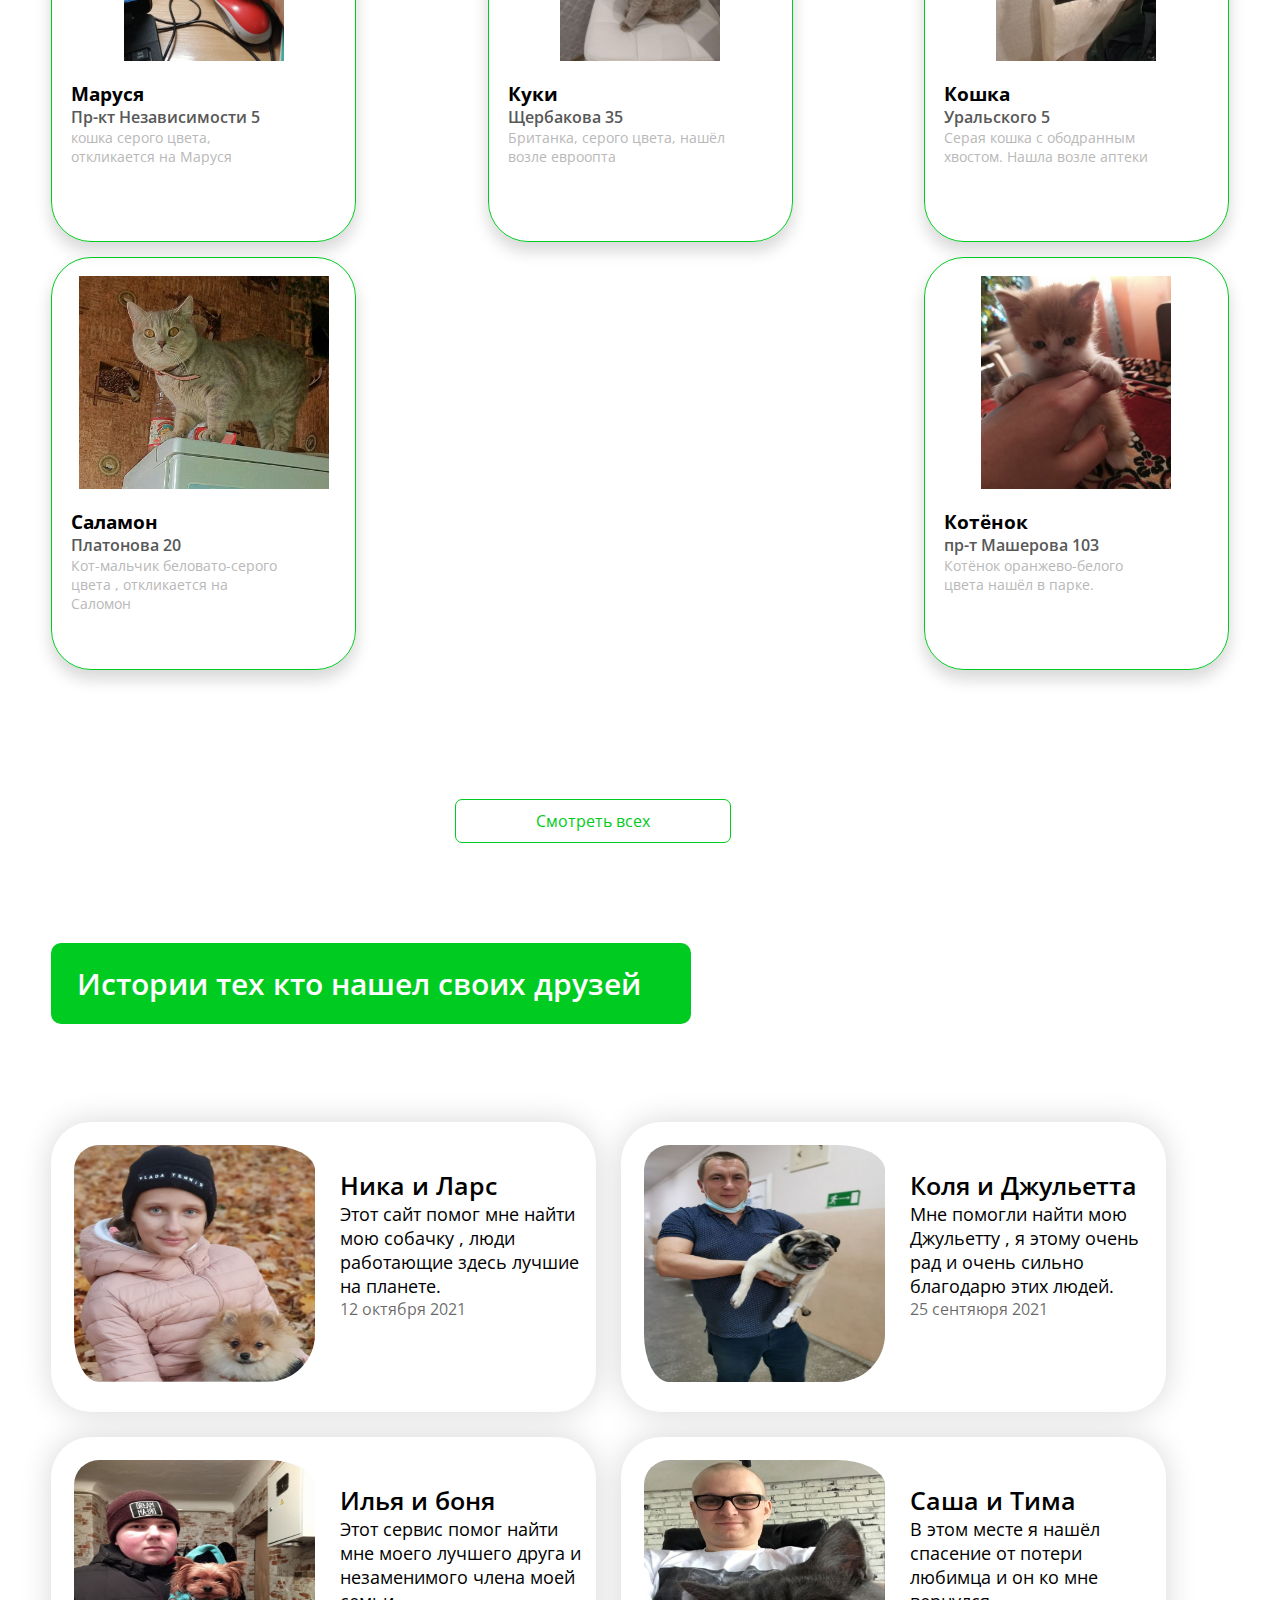
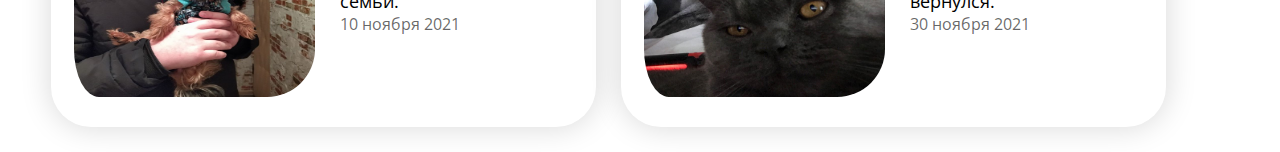
==== commit 21fba48d: "Update index.html" ====
--- a/index.html
+++ b/index.html
@@ -301,61 +301,41 @@
             </div>
             <div class="full">
                 <div class="image-pets-history">
-                    <img class="man-and-dog" src="images/men-dog.png" alt="">
+                    <img class="man-and-dog" src="images/ilya-com.jpg" alt="">
                 </div>
                 <div class="info-about-pets">
-                    <h2 class="name-pets-and-people">Андрей и Шарик</h2>
+                    <h2 class="name-pets-and-people">Илья и боня</h2>
                     <p class="description-about-pets-and-people">
 
                         Этот сервис помог найти мне моего лучшего друга и незаменимого члена моей семьи.
                     </p>
                     <p class="data-grey">
 
-                        10 апреля 2021
+                        10 ноября 2021
                     </p>
                 </div>
             </div>
             <div class="full">
                 <div class="image-pets-history">
 
-                    <img class="man-and-dog" src="images/woman.jpg" alt="">
+                    <img class="man-and-dog" src="images/cat-self.jpg" alt="">
                 </div>
                 <div class="info-about-pets">
 
-                    <h2 class="name-pets-and-people">Вика и Костя</h2>
+                    <h2 class="name-pets-and-people">Саша и Тима</h2>
                     <p class="description-about-pets-and-people">
 
-                        В этом месте я нашла спасение от потери любимца и он ко мне вернулся.
+                        В этом месте я нашёл спасение от потери любимца и он ко мне вернулся.
                     </p>
                     <p class="data-grey">
 
-                        30 апреля 2021
-                    </p>
-                </div>
-            </div>
-        </div>
-    </div>
-    <!-- <footer>
-        <div class="container">
-            <div class="nice-footer">
-                <div class="telephone">
-                    <p>NEED HELP? CALL US </p>
-                    <a href="tel:+375 (29) 623-02-23">+375 (29) 623-02-23</a>
-                </div>
-                <div class="navi">
-
-                    <a href="#">FAQ</a>
-                </div>
-                <div class="hiring">
-                    <a href="#">JOBS</a>
-                </div>
-            </div>
-            <div class="data-name">
-                <p>© 2021 AnimalHelpers, Inc.</p>
-            </div>
-
-        </div>
-    </footer> -->
+                        30 ноября 2021
+                    </p>
+                </div>
+            </div>
+        </div>
+    </div>
+ 
 
     
 
@@ -369,7 +349,6 @@
 
 
 
-   <script src=""></script>
 
     <script src="https://cdn.jsdelivr.net/npm/bootstrap@5.0.0-beta3/dist/js/bootstrap.bundle.min.js"
         integrity="sha384-JEW9xMcG8R+pH31jmWH6WWP0WintQrMb4s7ZOdauHnUtxwoG2vI5DkLtS3qm9Ekf"
